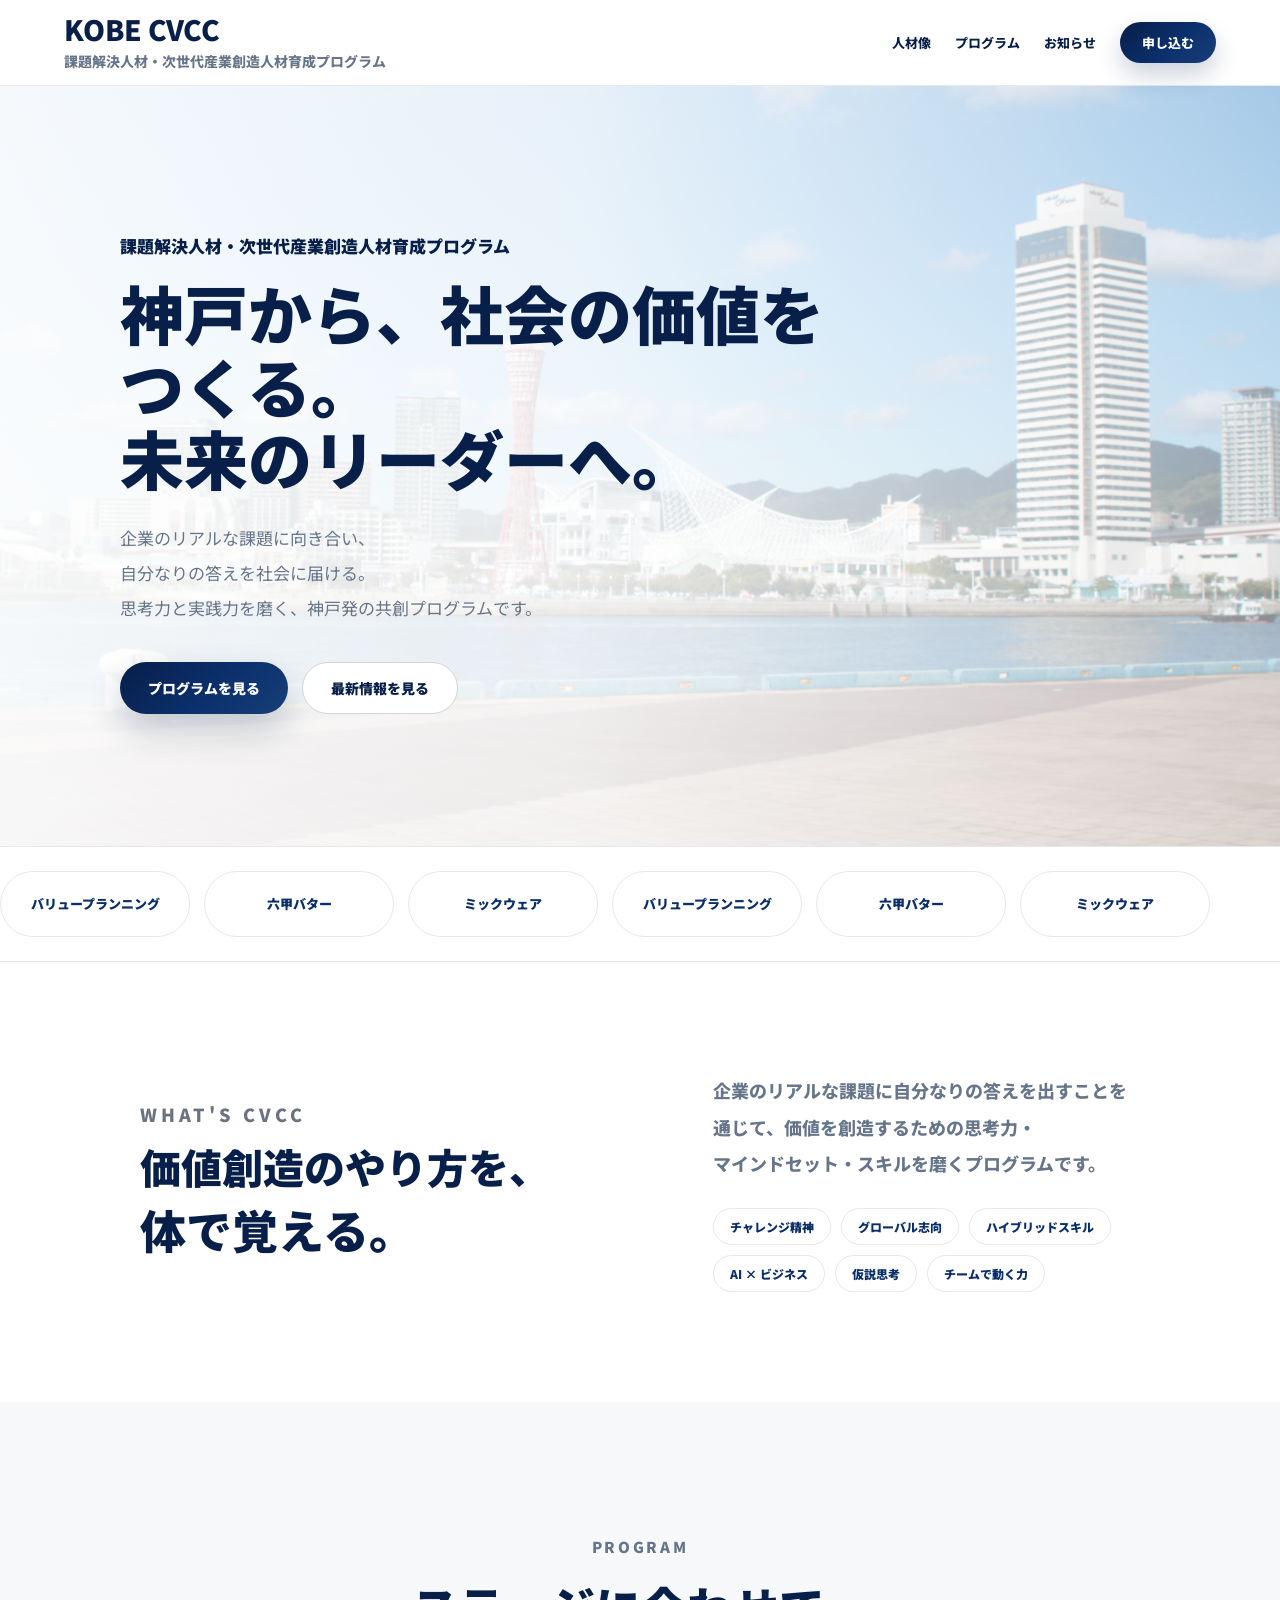
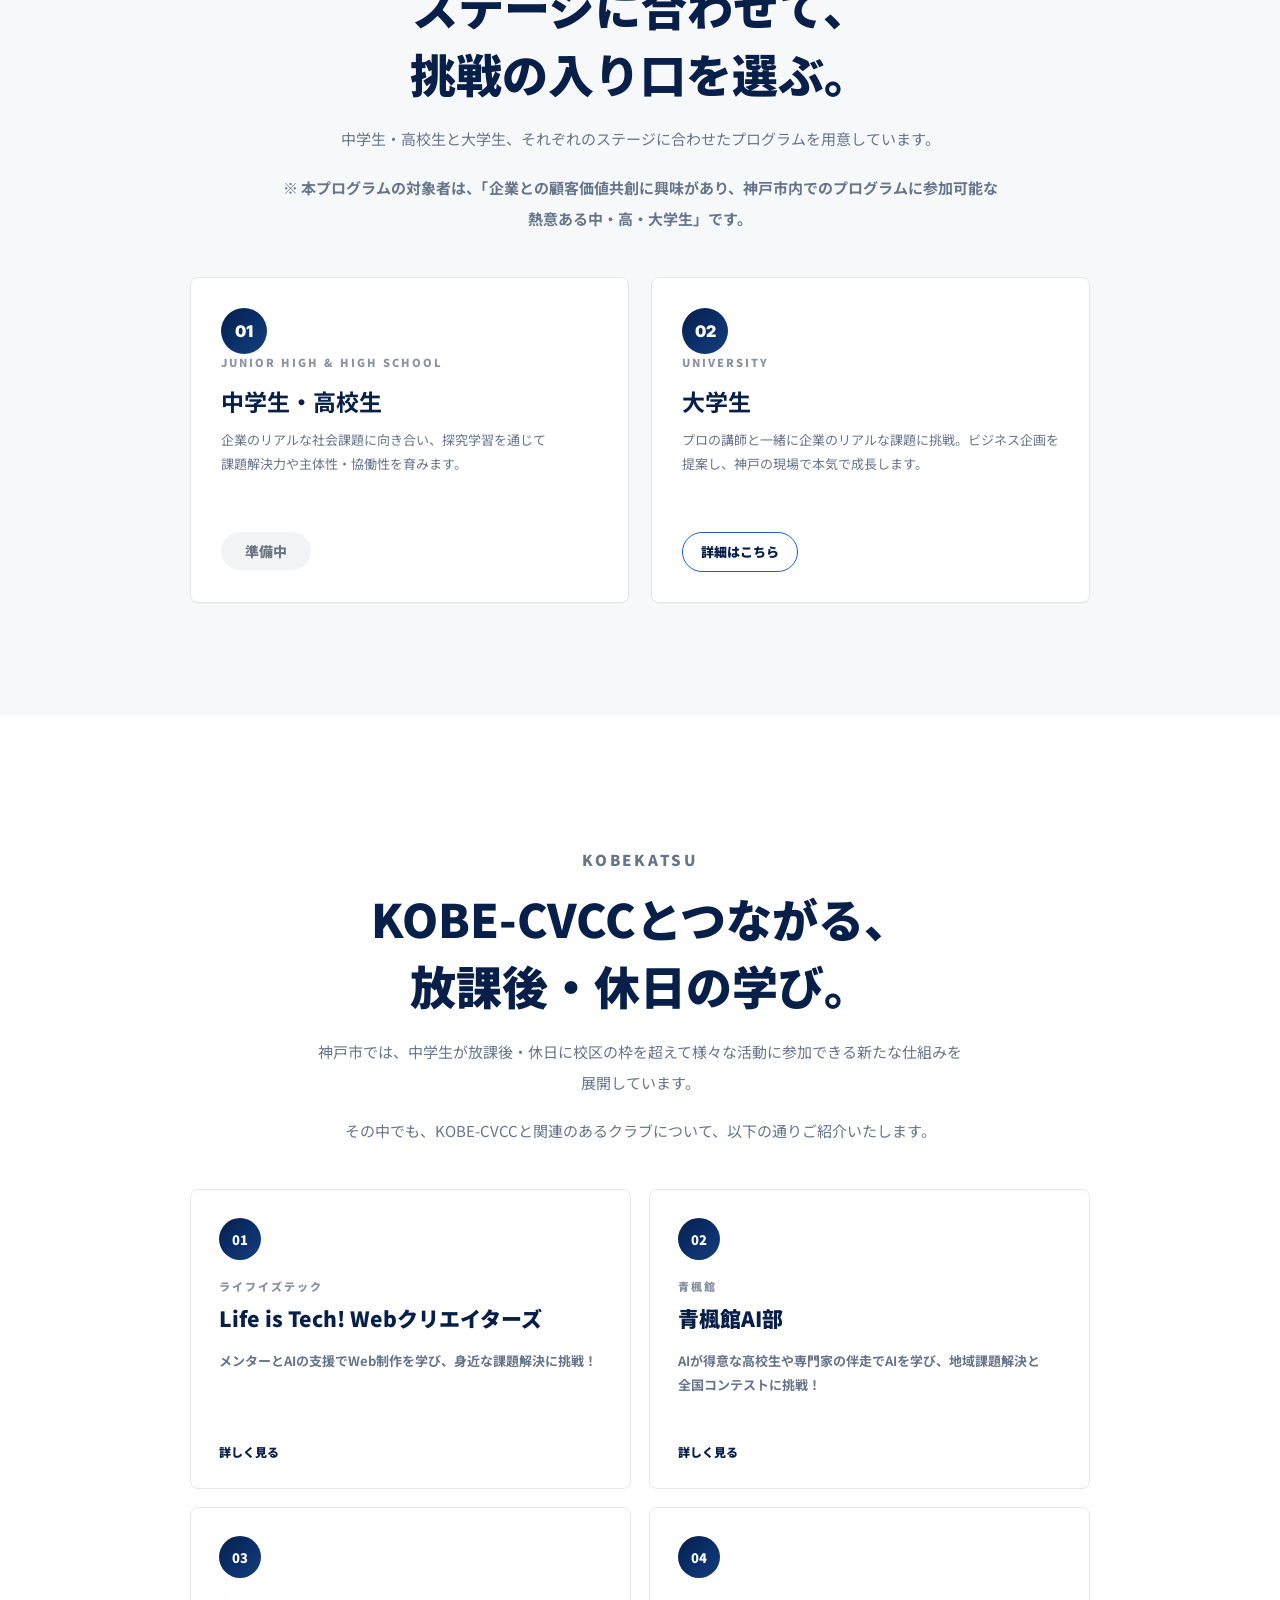
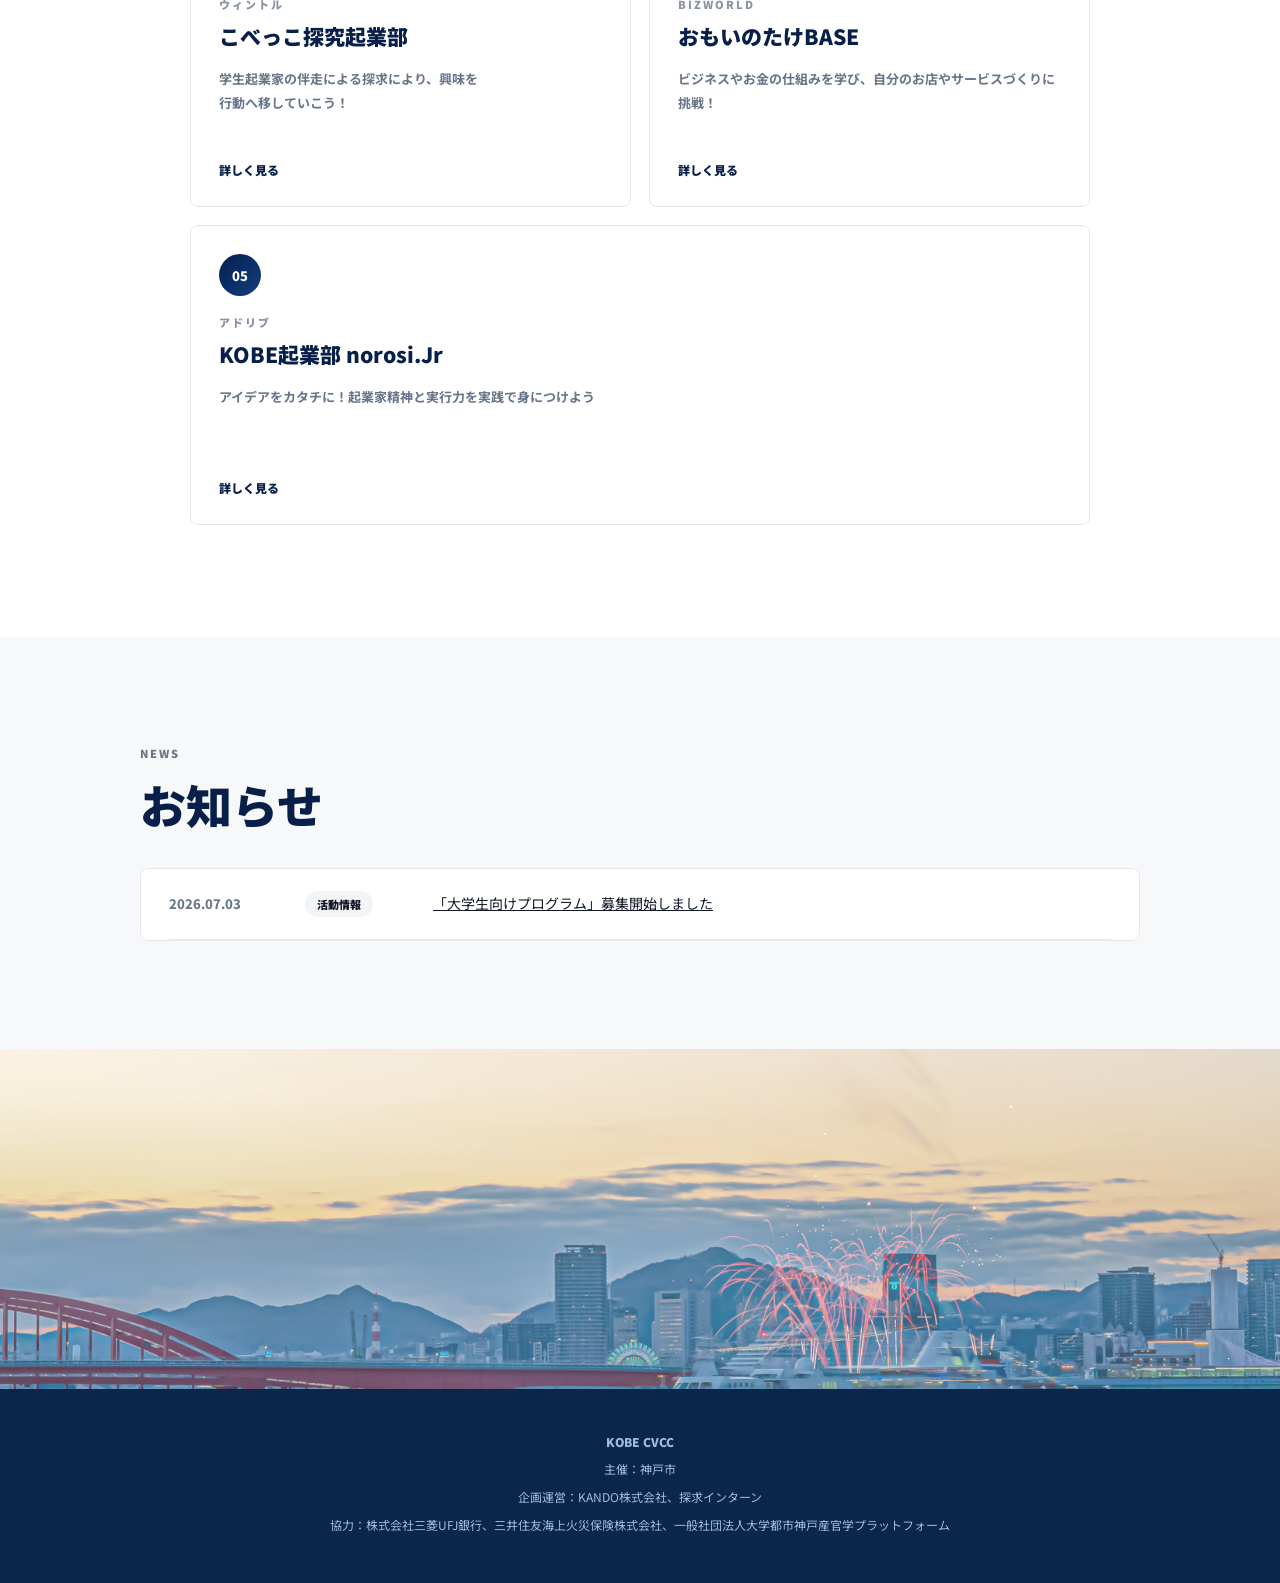
==== index.html @ 57bd53bd "お知らせ更新(募集開始)+募集要項PDF追加" ====
<!doctype html>
<html lang="ja">
<head>
  <meta charset="utf-8">
  <meta name="viewport" content="width=device-width, initial-scale=1">
  <title>KOBE CVCC | 課題解決人材・次世代産業創造人材育成プログラム</title>
  <meta name="description" content="神戸から、企業のリアルな課題に挑む次世代リーダーを育てるKOBE CVCCプログラム。">
  <link rel="preconnect" href="https://fonts.googleapis.com">
  <link rel="preconnect" href="https://fonts.gstatic.com" crossorigin>
  <link href="https://fonts.googleapis.com/css2?family=Inter:wght@500;600;700;800;900&family=Noto+Sans+JP:wght@400;500;600;700;800;900&display=swap" rel="stylesheet">
  <link rel="stylesheet" href="styles.css">
</head>
<body>
  <header class="site-header">
    <a class="brand" href="#" aria-label="KOBE CVCC トップ">
      <span>
        <span class="brand-name">KOBE CVCC</span>
        <span class="brand-sub">課題解決人材・次世代産業創造人材育成プログラム</span>
      </span>
    </a>
    <nav class="nav-actions" aria-label="主要メニュー">
      <a href="talent.html">人材像</a>
      <a href="#programs">プログラム</a>
      <a href="#news">お知らせ</a>
      <a class="nav-button" href="#programs">申し込む</a>
    </nav>
  </header>

  <main>
    <section class="hero">
      <div class="hero-inner">
        <div class="hero-copyblock">
          <p class="hero-program">課題解決人材・次世代産業創造人材育成プログラム</p>
          <h1>
            <span class="line">神戸から、社会の価値をつくる。</span>
            <span class="line accent">未来のリーダーへ。</span>
          </h1>
          <p class="hero-copy">
            <span class="line">企業のリアルな課題に向き合い、</span>
            <span class="line">自分なりの答えを社会に届ける。</span>
            <span class="line">思考力と実践力を磨く、神戸発の共創プログラムです。</span>
          </p>
          <div class="hero-actions">
            <a class="button button-primary" href="#programs">プログラムを見る</a>
            <a class="button button-secondary" href="#news">最新情報を見る</a>
          </div>
        </div>

      </div>
    </section>

    <section class="partners" aria-label="参加企業・主催">
      <div class="partner-marquee fade-up">
        <div class="partner-track">
          <span>バリュープランニング</span>
          <span>六甲バター</span>
          <span>ミックウェア</span>

          <span>バリュープランニング</span>
          <span>六甲バター</span>
          <span>ミックウェア</span>
        </div>
      </div>
    </section>

    <section class="intro">
      <div class="section-inner intro-grid">
        <div class="fade-up">
          <p class="section-label">What's CVCC</p>
          <h2>
            <span class="line">価値創造のやり方を、</span>
            <span class="line keep-line">体で覚える。</span>
          </h2>
        </div>
        <div class="intro-text fade-up">
          <p>企業のリアルな課題に自分なりの答えを出すことを通じて、価値を創造するための思考力・マインドセット・スキルを磨くプログラムです。</p>
          <div class="tag-list">
            <span>チャレンジ精神</span>
            <span>グローバル志向</span>
            <span>ハイブリッドスキル</span>
            <span>AI × ビジネス</span>
            <span>仮説思考</span>
            <span>チームで動く力</span>
          </div>
        </div>
      </div>
    </section>

    <section class="programs" id="programs">
      <div class="section-inner">
        <div class="section-heading fade-up">
          <p class="section-label centered">Program</p>
          <h2 class="section-title centered">
            <span class="line">ステージに合わせて、</span>
            <span class="line">挑戦の入り口を選ぶ。</span>
          </h2>
          <p>中学生・高校生と大学生、それぞれのステージに合わせたプログラムを用意しています。</p>
          <p class="program-note">
            ※ 本プログラムの対象者は、「企業との顧客価値共創に興味があり、神戸市内でのプログラムに参加可能な熱意ある中・高・大学生」です。
          </p>
        </div>

        <div class="program-grid">
          <article class="program-card fade-up">
            <span>01</span>
            <p class="program-kicker">Junior High &amp; High School</p>
            <h3>中学生・高校生</h3>
            <p>企業のリアルな社会課題に向き合い、探究学習を通じて課題解決力や主体性・協働性を育みます。</p>
            <div class="program-disabled">準備中</div>
          </article>
          <article class="program-card fade-up">
            <span>02</span>
            <p class="program-kicker">University</p>
            <h3>大学生</h3>
            <p>プロの講師と一緒に企業のリアルな課題に挑戦。ビジネス企画を提案し、神戸の現場で本気で成長します。</p>
            <a href="program.html">詳細はこちら</a>
          </article>
        </div>
      </div>
    </section>

    <section class="kobekatsu" id="kobekatsu">
      <div class="section-inner">
        <div class="section-heading fade-up">
          <p class="section-label centered">KOBEKATSU</p>
          <h2 class="section-title centered">
            <span class="line">KOBE-CVCCとつながる、</span>
            <span class="line">放課後・休日の学び。</span>
          </h2>
          <p>
            神戸市では、中学生が放課後・休日に校区の枠を超えて様々な活動に参加できる新たな仕組みを展開しています。
          </p>
          <p>
            その中でも、KOBE-CVCCと関連のあるクラブについて、以下の通りご紹介いたします。
          </p>
        </div>
    
        <div class="kobekatsu-grid fade-up">
          <a class="kobekatsu-card" href="https://kobe-katsu.smartkobe-portal.com/clubs/011150/" target="_blank" rel="noreferrer">
            <span class="kobekatsu-num">01</span>
            <p class="kobekatsu-owner">ライフイズテック</p>
            <h3>Life is Tech! Webクリエイターズ</h3>
            <p>メンターとAIの支援でWeb制作を学び、身近な課題解決に挑戦！</p>
          </a>
    
          <a class="kobekatsu-card" href="https://kobe-katsu.smartkobe-portal.com/clubs/009230/" target="_blank" rel="noreferrer">
            <span class="kobekatsu-num">02</span>
            <p class="kobekatsu-owner">青楓館</p>
            <h3>青楓館AI部</h3>
            <p>AIが得意な高校生や専門家の伴走でAIを学び、地域課題解決と全国コンテストに挑戦！</p>
          </a>
    
          <a class="kobekatsu-card" href="https://kobe-katsu.smartkobe-portal.com/clubs/013430/" target="_blank" rel="noreferrer">
            <span class="kobekatsu-num">03</span>
            <p class="kobekatsu-owner">ウィントル</p>
            <h3>こべっこ探究起業部</h3>
            <p>学生起業家の伴走による探求により、興味を行動へ移していこう！</p>
          </a>
    
          <a class="kobekatsu-card" href="https://kobe-katsu.smartkobe-portal.com/clubs/011980/" target="_blank" rel="noreferrer">
            <span class="kobekatsu-num">04</span>
            <p class="kobekatsu-owner">Bizworld</p>
            <h3>おもいのたけBASE</h3>
            <p>ビジネスやお金の仕組みを学び、自分のお店やサービスづくりに挑戦！</p>
          </a>
    
          <a class="kobekatsu-card" href="https://kobe-katsu.smartkobe-portal.com/clubs/006690/" target="_blank" rel="noreferrer">
            <span class="kobekatsu-num">05</span>
            <p class="kobekatsu-owner">アドリブ</p>
            <h3>KOBE起業部 norosi.Jr</h3>
            <p>アイデアをカタチに！起業家精神と実行力を実践で身につけよう</p>
          </a>
        </div>
      </div>
    </section>

    <section class="news" id="news">
      <div class="section-inner">
        <div class="news-head fade-up">
          <div>
            <p class="section-label">News</p>
            <h2 class="section-title">お知らせ</h2>
          </div>
        </div>

        <div class="news-list fade-up">
          <article class="news-row">
            <time datetime="2026-07-03">2026.07.03</time>
            <span class="news-tag activity">活動情報</span>
            <p><a href="20260703_kobe-cvcc_bosyuyoko.pdf" target="_blank" rel="noreferrer">「大学生向けプログラム」募集開始しました</a></p>
          </article>
        </div>
      </div>
    </section>
  </main>

  <footer class="site-footer">
    <div class="footer-skyline" aria-hidden="true"></div>
    <div class="footer-content">
      <p class="footer-title">KOBE CVCC</p>
      <p>主催：神戸市</p>
      <p>企画運営：KANDO株式会社、探求インターン</p>
      <p>協力：株式会社三菱UFJ銀行、三井住友海上火災保険株式会社、一般社団法人大学都市神戸産官学プラットフォーム</p>
    </div>
  </footer>

  <script>
    const observer = new IntersectionObserver((entries) => {
      entries.forEach((entry) => {
        if (entry.isIntersecting) {
          entry.target.classList.add('is-visible');
          observer.unobserve(entry.target);
        }
      });
    }, { threshold: 0.12 });

    document.querySelectorAll('.fade-up').forEach((element) => observer.observe(element));
  </script>
</body>
</html>
---- styles.css ----
:root {
  --ink: #111827;
  --muted: #66758a;
  --line: #e5e7eb;
  --blue: #1f5fbf;
  --blue-dark: #0b2f6b;
  --blue-deep: #071f49;
  --navy-gradient: linear-gradient(135deg, #071f49 0%, #0b2f6b 52%, #173f7a 100%);
  --blue-soft: #f3f4f6;
  --cyan: #5fd3ff;
  --paper: #ffffff;
  --mist: #f7f8fa;
  --shadow: 0 18px 44px rgba(17, 24, 39, 0.1);
}

* {
  box-sizing: border-box;
}

html {
  scroll-behavior: smooth;
}

body {
  margin: 0;
  font-family: "Noto Sans JP", Inter, system-ui, sans-serif;
  color: #18181b;
  background: var(--paper);
  letter-spacing: 0;
}

h1,
h2,
h3,
p {
  line-break: strict;
  word-break: auto-phrase;
}

a {
  color: inherit;
}

.line {
  display: block;
}

.site-header {
  position: sticky;
  top: 0;
  z-index: 10;
  display: flex;
  align-items: center;
  justify-content: space-between;
  gap: 28px;
  min-height: 76px;
  padding: 14px clamp(20px, 5vw, 72px);
  border-bottom: 1px solid rgba(229, 231, 235, 0.95);
  background: rgba(255, 255, 255, 0.9);
  backdrop-filter: blur(16px);
}

.brand {
  display: inline-flex;
  align-items: center;
  gap: 12px;
  color: var(--blue-deep);
  text-decoration: none;
}

.brand-mark {
  display: grid;
  width: 44px;
  height: 44px;
  place-items: center;
  border-radius: 50%;
  color: #fff;
  font-size: 13px;
  font-weight: 900;
  background: var(--navy-gradient);
  box-shadow: 0 12px 26px rgba(7, 31, 73, 0.22);
}

.brand-name,
.brand-sub {
  display: block;
}

.brand-name {
  color: var(--blue-deep);
  font-size: 28px;
  font-weight: 900;
  letter-spacing: 0;
  line-height: 1.1;
}

.brand-sub {
  margin-top: 7px;
  color: var(--muted);
  font-size: 14px;
  font-weight: 800;
  line-height: 1.35;
}

.nav-actions {
  display: flex;
  align-items: center;
  gap: 24px;
  color: var(--blue-deep);
  font-size: 13px;
  font-weight: 800;
}

.nav-actions a {
  text-decoration: none;
}

.nav-button {
  padding: 11px 22px;
  border-radius: 999px;
  color: #fff;
  background: var(--navy-gradient);
  box-shadow: 0 12px 24px rgba(7, 31, 73, 0.2);
}

.hero {
  position: relative;
  overflow: hidden;
  min-height: 760px;
  display: flex;
  align-items: center;
  padding: clamp(72px, 9vw, 118px) 0;
  background:
    linear-gradient(90deg, rgba(255, 255, 255, 0.95) 0%, rgba(255, 255, 255, 0.86) 45%, rgba(255, 255, 255, 0.5) 100%),
    url("kobe-hero.jpg") center / cover no-repeat;
}

.hero-inner {
  position: relative;
  z-index: 1;
  width: min(1040px, calc(100% - 40px));
  margin: 0 auto;
}

.hero-copyblock {
  max-width: 720px;
}

.eyebrow,
.section-label,
.program-kicker {
  margin: 0;
  color: #6b7280;
  font-size: 11px;
  font-weight: 900;
  letter-spacing: 0.18em;
  text-transform: uppercase;
}

.hero-program {
  margin: 16px 0 0;
  color: var(--blue-deep);
  font-size: 17px;
  font-weight: 900;
}

.hero h1 {
  margin: 18px 0 0;
  color: var(--blue-deep);
  font-size: clamp(42px, 5.4vw, 64px);
  font-weight: 900;
  line-height: 1.13;
}

.hero h1 .accent {
  color: var(--blue-deep);
}

.hero-copy {
  max-width: 660px;
  margin: 28px 0 0;
  color: var(--muted);
  font-size: clamp(15px, 1.5vw, 17px);
  line-height: 2.05;
}

.hero-actions {
  display: flex;
  flex-wrap: wrap;
  gap: 14px;
  margin-top: 36px;
}

.button {
  display: inline-flex;
  align-items: center;
  justify-content: center;
  min-height: 52px;
  padding: 0 28px;
  border-radius: 999px;
  font-size: 14px;
  font-weight: 900;
  text-decoration: none;
  transition: transform 0.2s, box-shadow 0.2s, background 0.2s;
}

.button:hover {
  transform: translateY(-2px);
}

.button-primary {
  color: #fff;
  background: var(--navy-gradient);
  box-shadow: 0 16px 34px rgba(7, 31, 73, 0.22);
}

.button-secondary {
  border: 1px solid #d1d5db;
  color: var(--blue-deep);
  background: #fff;
}

.section-band {
  background: var(--mist);
}

.section-inner {
  width: min(1000px, calc(100% - 40px));
  margin: 0 auto;
}

.intro {
  padding: clamp(72px, 9vw, 110px) 0;
  background: #fff;
}

.intro-grid {
  display: grid;
  grid-template-columns: 1.2fr 1fr;
  gap: 60px;
  align-items: center;
}

.intro h2 .line:first-child {
  white-space: nowrap;
  font-size: clamp(32px, 3.2vw, 44px);
}

h2,
.section-title {
  margin: 10px 0 0;
  color: var(--blue-deep);
  font-family: "Noto Sans JP", Inter, sans-serif;
  font-size: clamp(28px, 4vw, 46px);
  font-weight: 900;
  line-height: 1.45;
}

.centered {
  text-align: center;
}

.intro-text p,
.section-heading p {
  margin: 0;
  color: var(--muted);
  font-size: 15px;
  line-height: 2.05;
}

.intro .section-label {
  color: #6b7280;
  font-size: 18px;
  letter-spacing: 0.22em;
}

.program-kicker {
  color: #8a93a3;
}

.intro h2 {
  font-size: clamp(34px, 4vw, 46px);
  line-height: 1.45;
}

.intro h2 .keep-line {
  white-space: normal;
}

.intro-text p {
  max-width: 620px;
  font-size: 18px;
  font-weight: 800;
  line-height: 2.05;
}

.tag-list {
  display: flex;
  flex-wrap: wrap;
  gap: 10px;
  margin-top: 26px;
}

.tag-list span {
  padding: 9px 16px;
  border: 1px solid var(--line);
  border-radius: 999px;
  color: var(--blue-dark);
  font-size: 12px;
  font-weight: 900;
  background: #fff;
}

.partners {
  overflow: hidden;
  padding: 24px 0;
  border-top: 1px solid var(--line);
  border-bottom: 1px solid var(--line);
  background: #fff;
}

.partner-marquee {
  display: flex;
  width: 100%;
  overflow: hidden;
}

.partner-track {
  display: flex;
  width: max-content;
  gap: 14px;
  animation: marquee 30s linear infinite;
}

.partner-track span {
  display: grid;
  min-width: 190px;
  height: 66px;
  place-items: center;
  padding: 0 24px;
  border: 1px solid var(--line);
  border-radius: 999px;
  color: var(--blue-dark);
  font-size: 13px;
  font-weight: 900;
  white-space: nowrap;
  background: #fff;
}

@keyframes marquee {
  from {
    transform: translateX(0);
  }

  to {
    transform: translateX(calc(-50% - 7px));
  }
}

.why,
.news {
  padding: clamp(72px, 9vw, 108px) 0;
}

.programs {
  padding: clamp(76px, 9vw, 112px) 0;
  background: var(--mist);
}

.program-note {
  max-width: 820px;
  margin: 18px auto 0;
  color: var(--muted);
  font-size: 14px;
  font-weight: 700;
  line-height: 1.9;
}

.section-heading {
  max-width: 720px;
  margin: 0 auto 42px;
  text-align: center;
}

.section-heading p {
  margin-top: 18px;
}

.program-grid {
  display: grid;
  grid-template-columns: repeat(2, 1fr);
  gap: 22px;
  max-width: 900px;
  margin: 0 auto;
}

.program-card,
.why-card {
  overflow: hidden;
  border: 1px solid var(--line);
  border-radius: 8px;
  background: #fff;
  box-shadow: 0 1px 0 rgba(15, 63, 130, 0.04);
  transition: transform 0.22s, box-shadow 0.22s, border-color 0.22s;
}

.program-card:hover,
.why-card:hover {
  transform: translateY(-5px);
  border-color: #c7ccd4;
  box-shadow: var(--shadow);
}

.program-card {
  padding: 30px;
}

.program-card > span {
  display: inline-flex;
  align-items: center;
  justify-content: center;
  width: 46px;
  height: 46px;
  border-radius: 50%;
  color: #fff;
  font-family: Inter, "Noto Sans JP", sans-serif;
  font-weight: 900;
  background: var(--navy-gradient);
}

.program-card h3 {
  margin: 14px 0 10px;
  color: var(--blue-deep);
  font-size: 23px;
}

.program-card p:not(.program-kicker) {
  min-height: 82px;
  margin: 0 0 22px;
  color: var(--muted);
  font-size: 13px;
  line-height: 1.9;
}

.program-card a,
.news-head a {
  display: inline-flex;
  align-items: center;
  justify-content: center;
  min-height: 40px;
  padding: 0 18px;
  border: 1px solid var(--blue);
  border-radius: 999px;
  color: var(--blue-deep);
  font-size: 13px;
  font-weight: 900;
  text-decoration: none;
}

.program-disabled {
  display: inline-flex;
  align-items: center;
  justify-content: center;
  width: fit-content;
  margin-top: auto;
  padding: 12px 24px;
  border-radius: 999px;
  color: #6b7280;
  background: #f1f3f5;
  font-size: 14px;
  font-weight: 800;
  line-height: 1;
}

.why {
  background: var(--mist);
}

.why-grid {
  display: grid;
  grid-template-columns: repeat(3, 1fr);
  gap: 20px;
}

.why-card {
  padding: 30px;
}

.why-card span {
  display: inline-flex;
  align-items: center;
  justify-content: center;
  width: 46px;
  height: 46px;
  border-radius: 50%;
  color: #fff;
  font-weight: 900;
  background: var(--navy-gradient);
}

.why-card h3 {
  margin: 22px 0 12px;
  color: var(--blue-deep);
  font-size: 19px;
}

.why-card p {
  margin: 0;
  color: var(--muted);
  font-size: 13px;
  line-height: 1.9;
}

.news {
  background: var(--mist);
}

.news-head {
  display: flex;
  align-items: end;
  justify-content: space-between;
  gap: 20px;
  margin-bottom: 30px;
}

.news-list {
  padding: 0 28px;
  border: 1px solid var(--line);
  border-radius: 8px;
  background: #fff;
}

.news-row {
  display: grid;
  grid-template-columns: 118px 110px 1fr;
  gap: 18px;
  align-items: center;
  margin: 0;
  padding: 22px 0;
  border-bottom: 1px solid var(--line);
}

.news-row time {
  color: var(--muted);
  font-size: 13px;
  font-weight: 800;
}

.news-row p {
  margin: 0;
  color: var(--ink);
  font-size: 14px;
  line-height: 1.8;
}

.news-tag {
  justify-self: start;
  padding: 5px 12px;
  border-radius: 999px;
  font-size: 11px;
  font-weight: 900;
}

.activity {
  color: var(--ink);
  background: #f3f4f6;
}

.event {
  color: var(--ink);
  background: #f3f4f6;
}

.site-footer {
  color: #d8eaff;
  background: #0c254a;
}

.footer-skyline {
  height: 340px;
  overflow: hidden;
  background:
    linear-gradient(180deg, rgba(255, 255, 255, 0.32), rgba(255, 255, 255, 0.18)),
    linear-gradient(180deg, rgba(7, 31, 73, 0.02), rgba(7, 31, 73, 0.14)),
    url("kobe-footer.jpg") center 48% / cover no-repeat;
}

.footer-content {
  width: min(1000px, calc(100% - 40px));
  margin: 0 auto;
  padding: 36px 0 42px;
  text-align: center;
}

.footer-title {
  margin: 0 0 12px;
  color: var(--cyan);
  font-size: 22px;
  font-weight: 900;
}

.footer-content p {
  margin: 6px 0;
  color: #9ebde0;
  font-size: 12px;
  line-height: 1.8;
}

.fade-up {
  opacity: 0;
  transform: translateY(24px);
  transition: opacity 0.7s ease, transform 0.7s ease;
}

.fade-up.is-visible {
  opacity: 1;
  transform: translateY(0);
}

@media (max-width: 980px) {
  .hero-inner {
    grid-template-columns: 1fr;
  }

  .hero-copyblock {
    max-width: none;
  }

  .intro-grid,
  .program-grid,
  .why-grid {
    grid-template-columns: 1fr;
  }

  .program-card p:not(.program-kicker) {
    min-height: auto;
  }
}

@media (max-width: 720px) {
  .site-header {
    min-height: 66px;
    padding: 11px 16px;
  }

  .brand-mark {
    width: 38px;
    height: 38px;
  }

  .brand-sub,
  .nav-actions a:not(.nav-button) {
    display: none;
  }

  .brand-name {
    font-size: 17px;
  }

  .nav-button {
    padding: 9px 14px;
  }

  .hero {
    padding: 48px 0 56px;
  }

  .hero-inner,
  .section-inner {
    width: min(100% - 32px, 1000px);
  }

  .hero h1 {
    font-size: clamp(32px, 9.2vw, 44px);
    line-height: 1.18;
  }

  .hero-program {
    font-size: 14px;
    line-height: 1.7;
  }

  .hero-copy {
    margin-top: 20px;
    font-size: 14px;
    line-height: 1.9;
  }

  .hero-copy .line {
    display: inline;
  }

  .hero-copy .line::after {
    content: "";
  }

  .hero-actions {
    flex-direction: column;
  }

  .button {
    width: 100%;
  }

  .news-head {
    align-items: start;
    flex-direction: column;
  }

  .news-row {
    grid-template-columns: 1fr;
    gap: 8px;
  }
}

.kobekatsu {
  padding: clamp(76px, 9vw, 112px) 0;
  background: #fff;
}

.kobekatsu .section-inner {
  padding: 0;
  border: 0;
  border-radius: 0;
  background: transparent;
}

.kobekatsu-grid {
  display: grid;
  grid-template-columns: repeat(2, 1fr);
  gap: 18px;
  max-width: 900px;
  margin: 0 auto;
}

.kobekatsu-card {
  position: relative;
  display: flex;
  flex-direction: column;
  min-height: 300px;
  padding: 28px;
  border: 1px solid var(--line);
  border-radius: 8px;
  color: inherit;
  text-decoration: none;
  background: #fff;
  transition: transform 0.22s, box-shadow 0.22s, border-color 0.22s;
}

.kobekatsu-card:hover {
  transform: translateY(-5px);
  border-color: #c7ccd4;
  box-shadow: var(--shadow);
}

.kobekatsu-card,
.kobekatsu-card *,
.kobekatsu-card:visited,
.kobekatsu-card:hover,
.kobekatsu-card:active {
  text-decoration: none;
}

.kobekatsu-num {
  display: inline-flex;
  align-items: center;
  justify-content: center;
  width: 42px;
  height: 42px;
  border-radius: 50%;
  color: #fff;
  background: var(--navy-gradient);
  font-size: 13px;
  font-weight: 900;
}

.kobekatsu-owner {
  margin: 18px 0 8px;
  color: #8a93a3;
  font-size: 11px;
  font-weight: 900;
  letter-spacing: 0.18em;
  text-transform: uppercase;
}

.kobekatsu-card h3 {
  margin: 0;
  color: var(--blue-deep);
  font-size: 21px;
  font-weight: 900;
  line-height: 1.55;
}

.kobekatsu-card p:last-child {
  margin: 14px 0 0;
  color: var(--muted);
  font-size: 13px;
  font-weight: 700;
  line-height: 1.9;
}

.kobekatsu-card::after {
  content: "詳しく見る";
  display: inline-flex;
  margin-top: auto;
  padding-top: 24px;
  color: var(--blue-deep);
  font-size: 12px;
  font-weight: 900;
}

.kobekatsu-card:last-child {
  grid-column: 1 / -1;
}
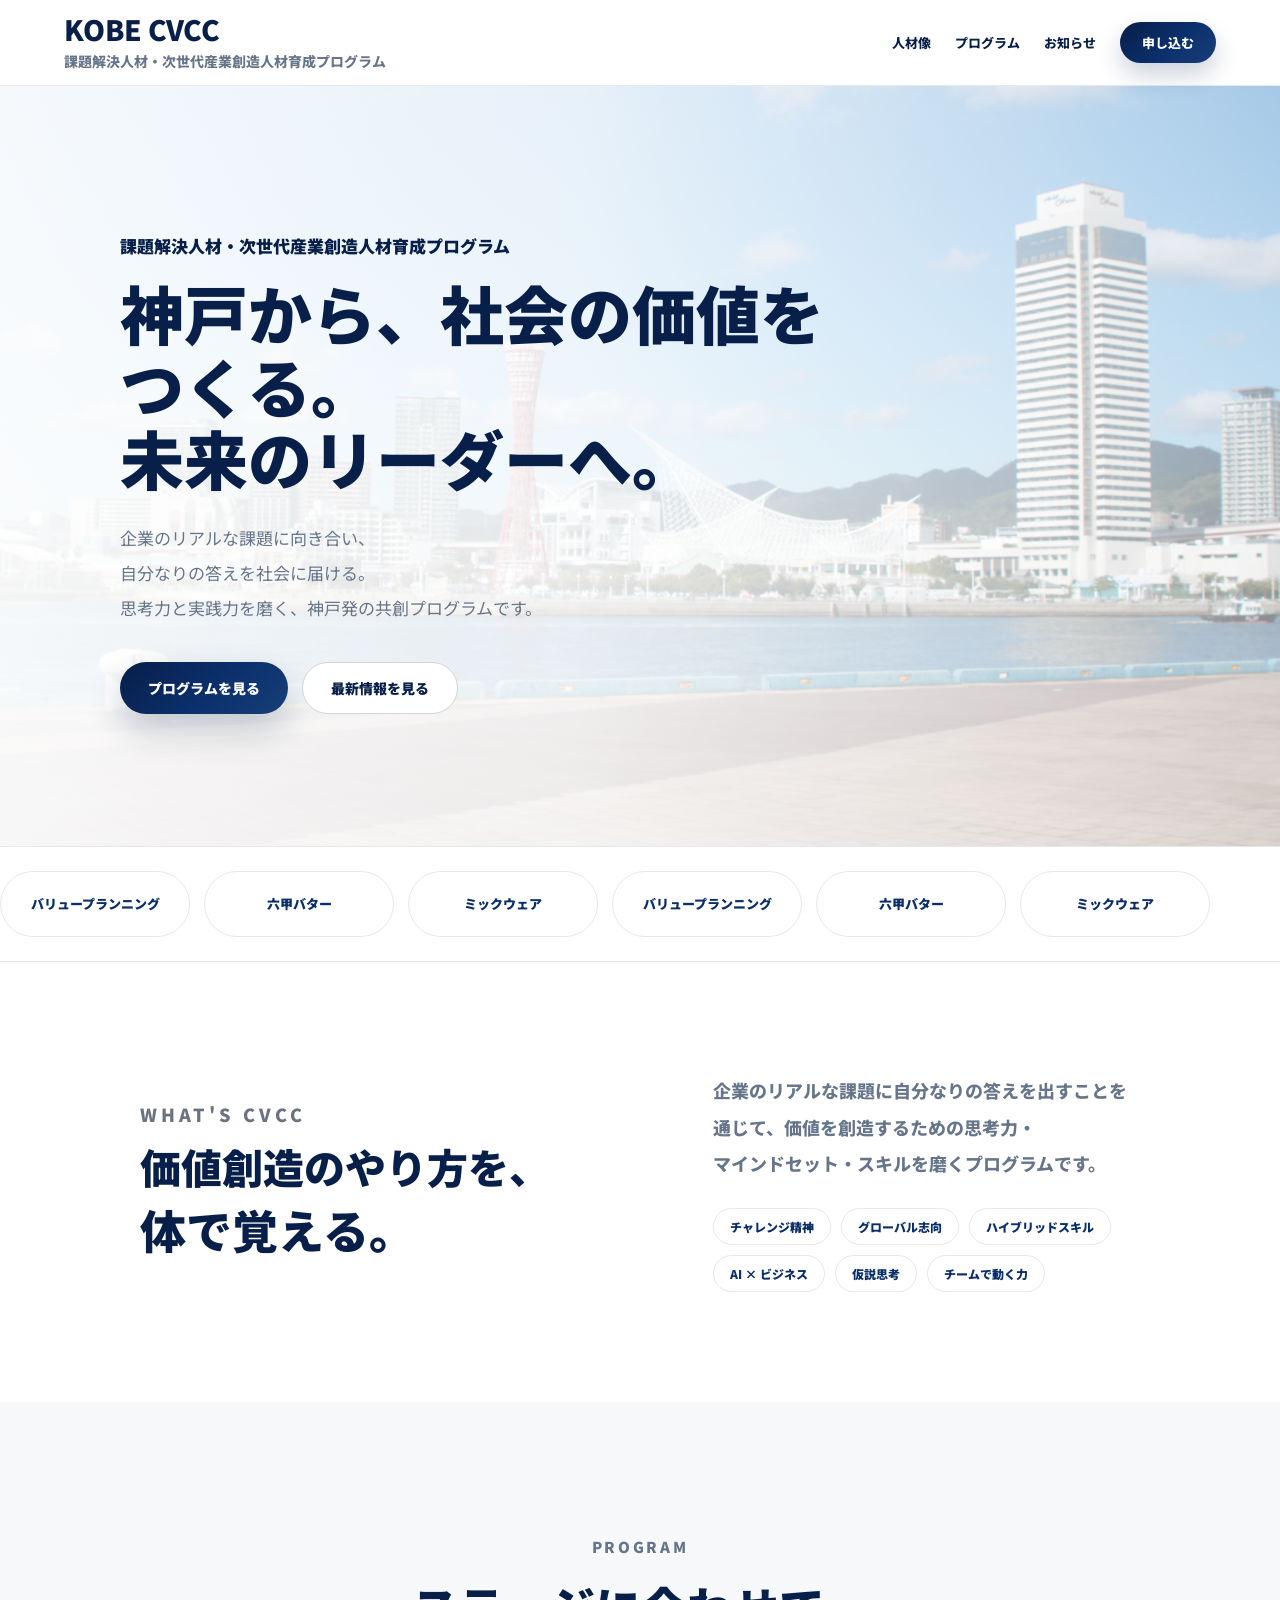
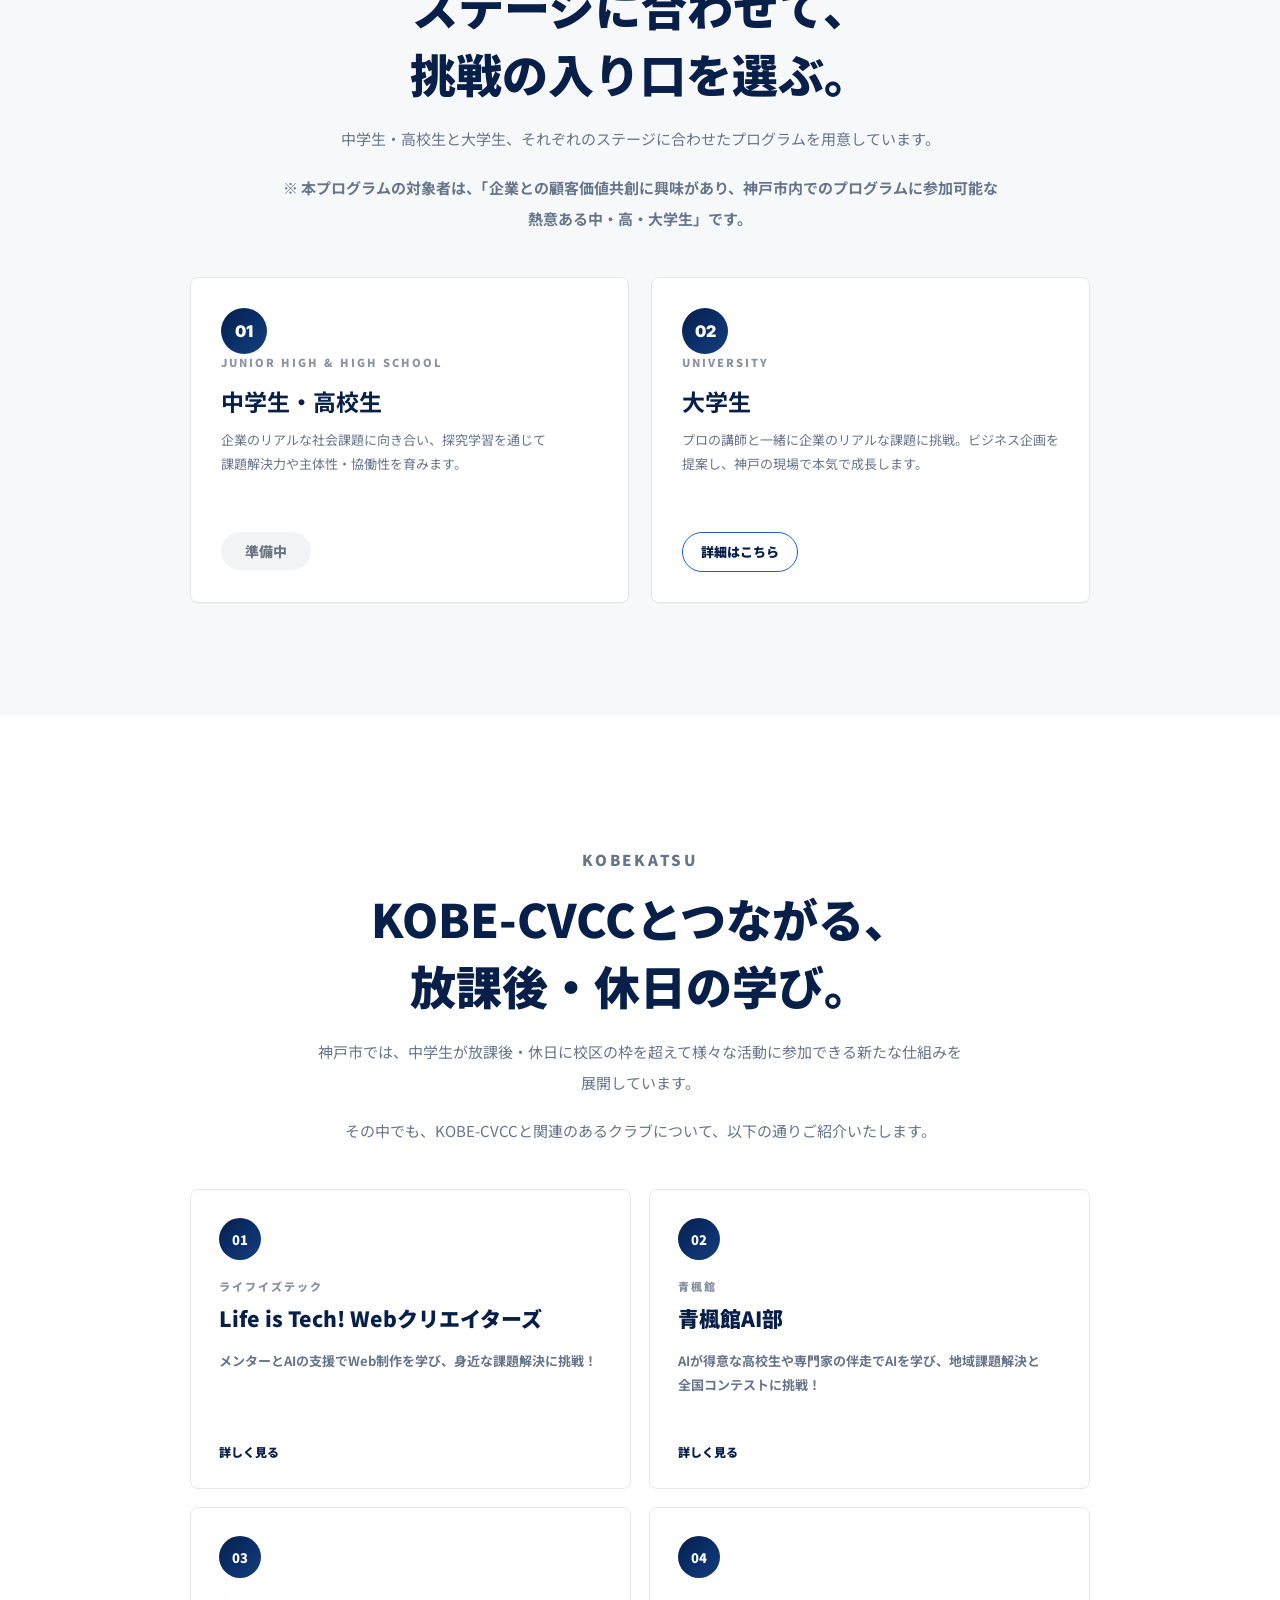
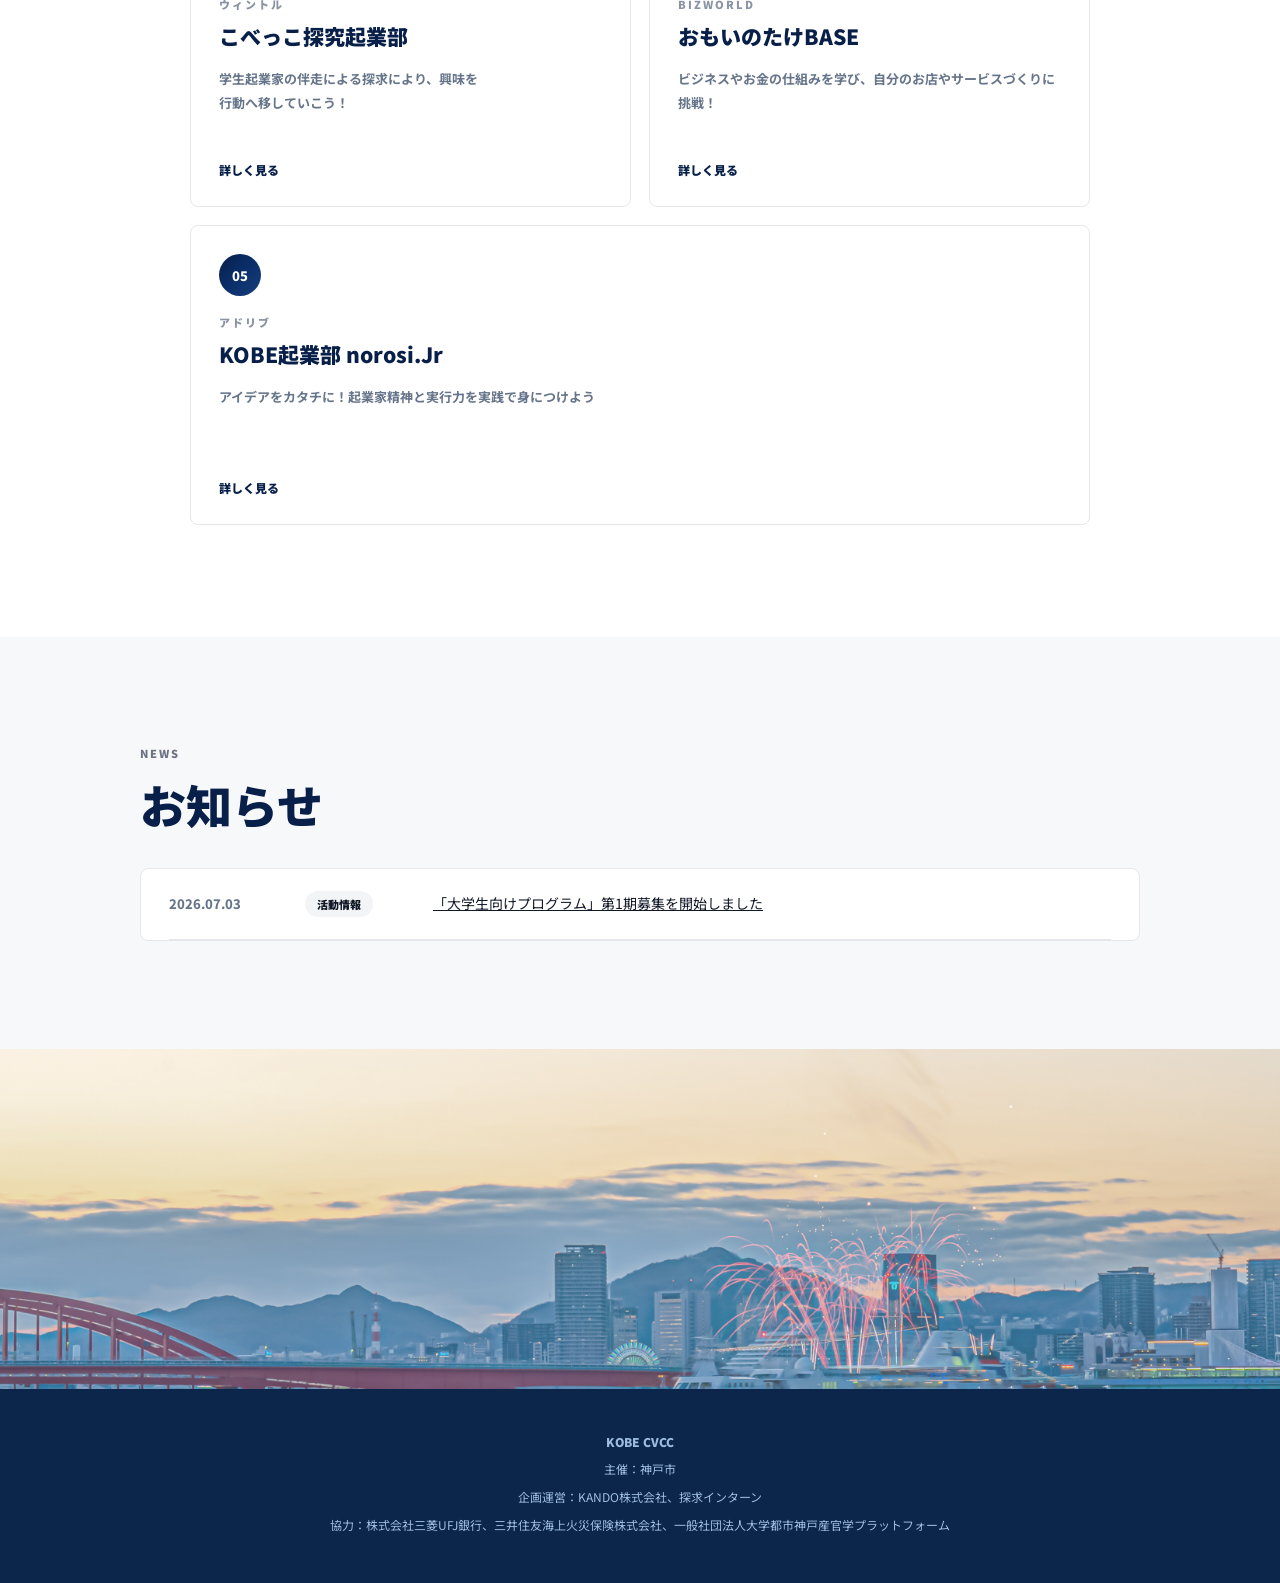
==== commit acf1a6aa: "お知らせ文言修正(第1期募集)" ====
--- a/index.html
+++ b/index.html
@@ -187,7 +187,7 @@
           <article class="news-row">
             <time datetime="2026-07-03">2026.07.03</time>
             <span class="news-tag activity">活動情報</span>
-            <p><a href="20260703_kobe-cvcc_bosyuyoko.pdf" target="_blank" rel="noreferrer">「大学生向けプログラム」募集開始しました</a></p>
+            <p><a href="20260703_kobe-cvcc_bosyuyoko.pdf" target="_blank" rel="noreferrer">「大学生向けプログラム」第1期募集を開始しました</a></p>
           </article>
         </div>
       </div>
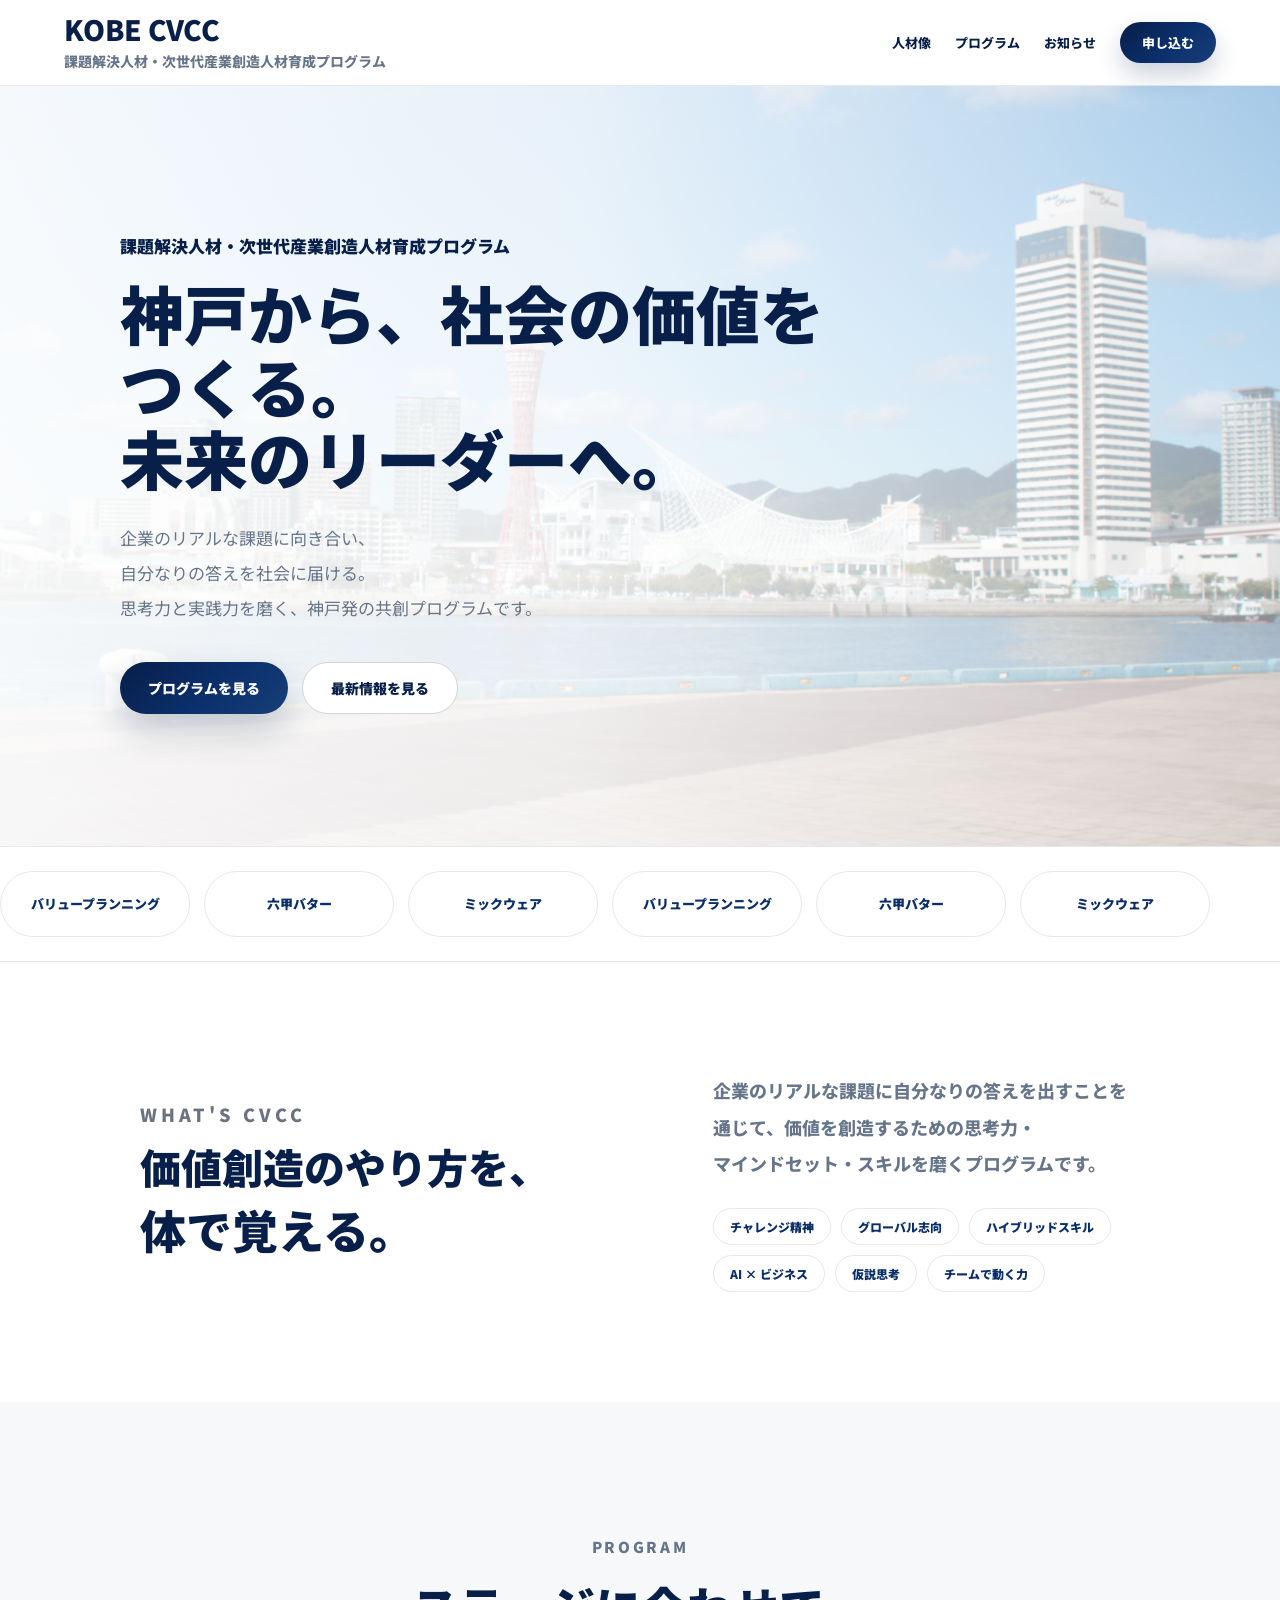
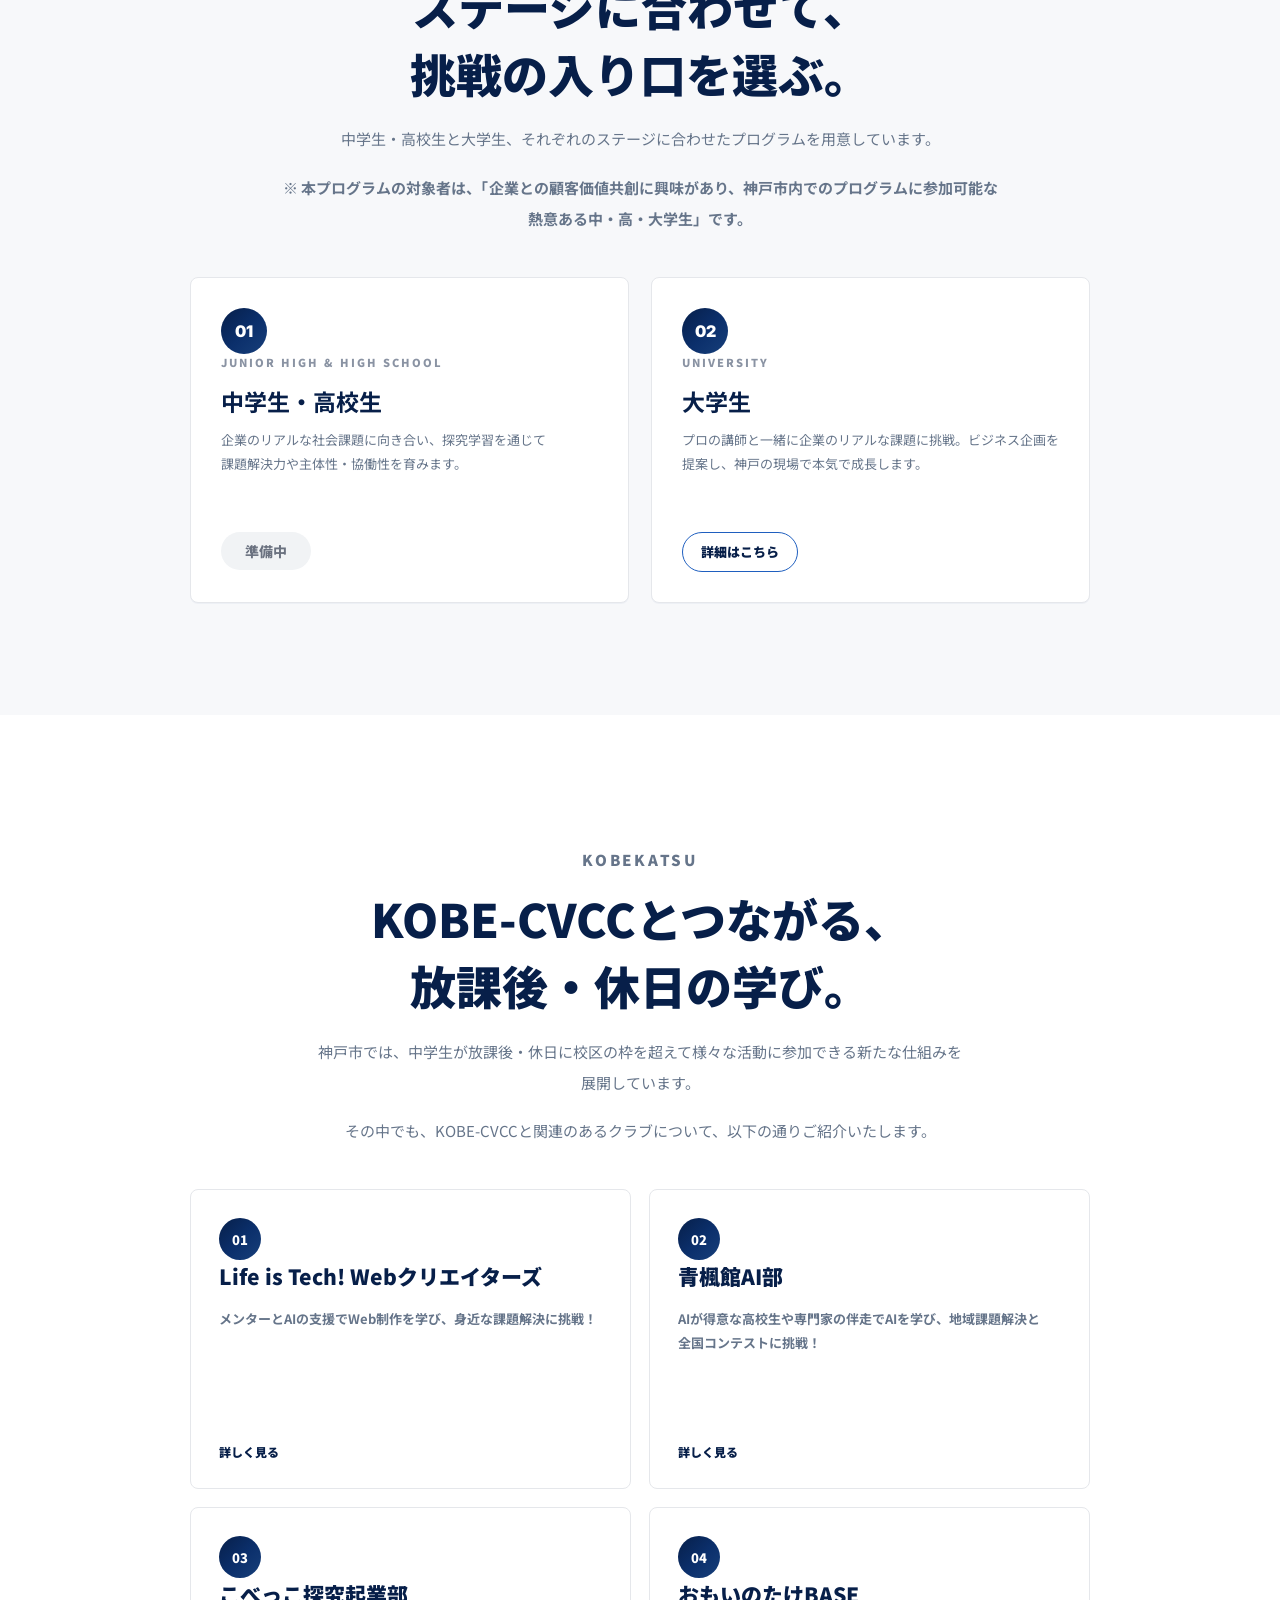
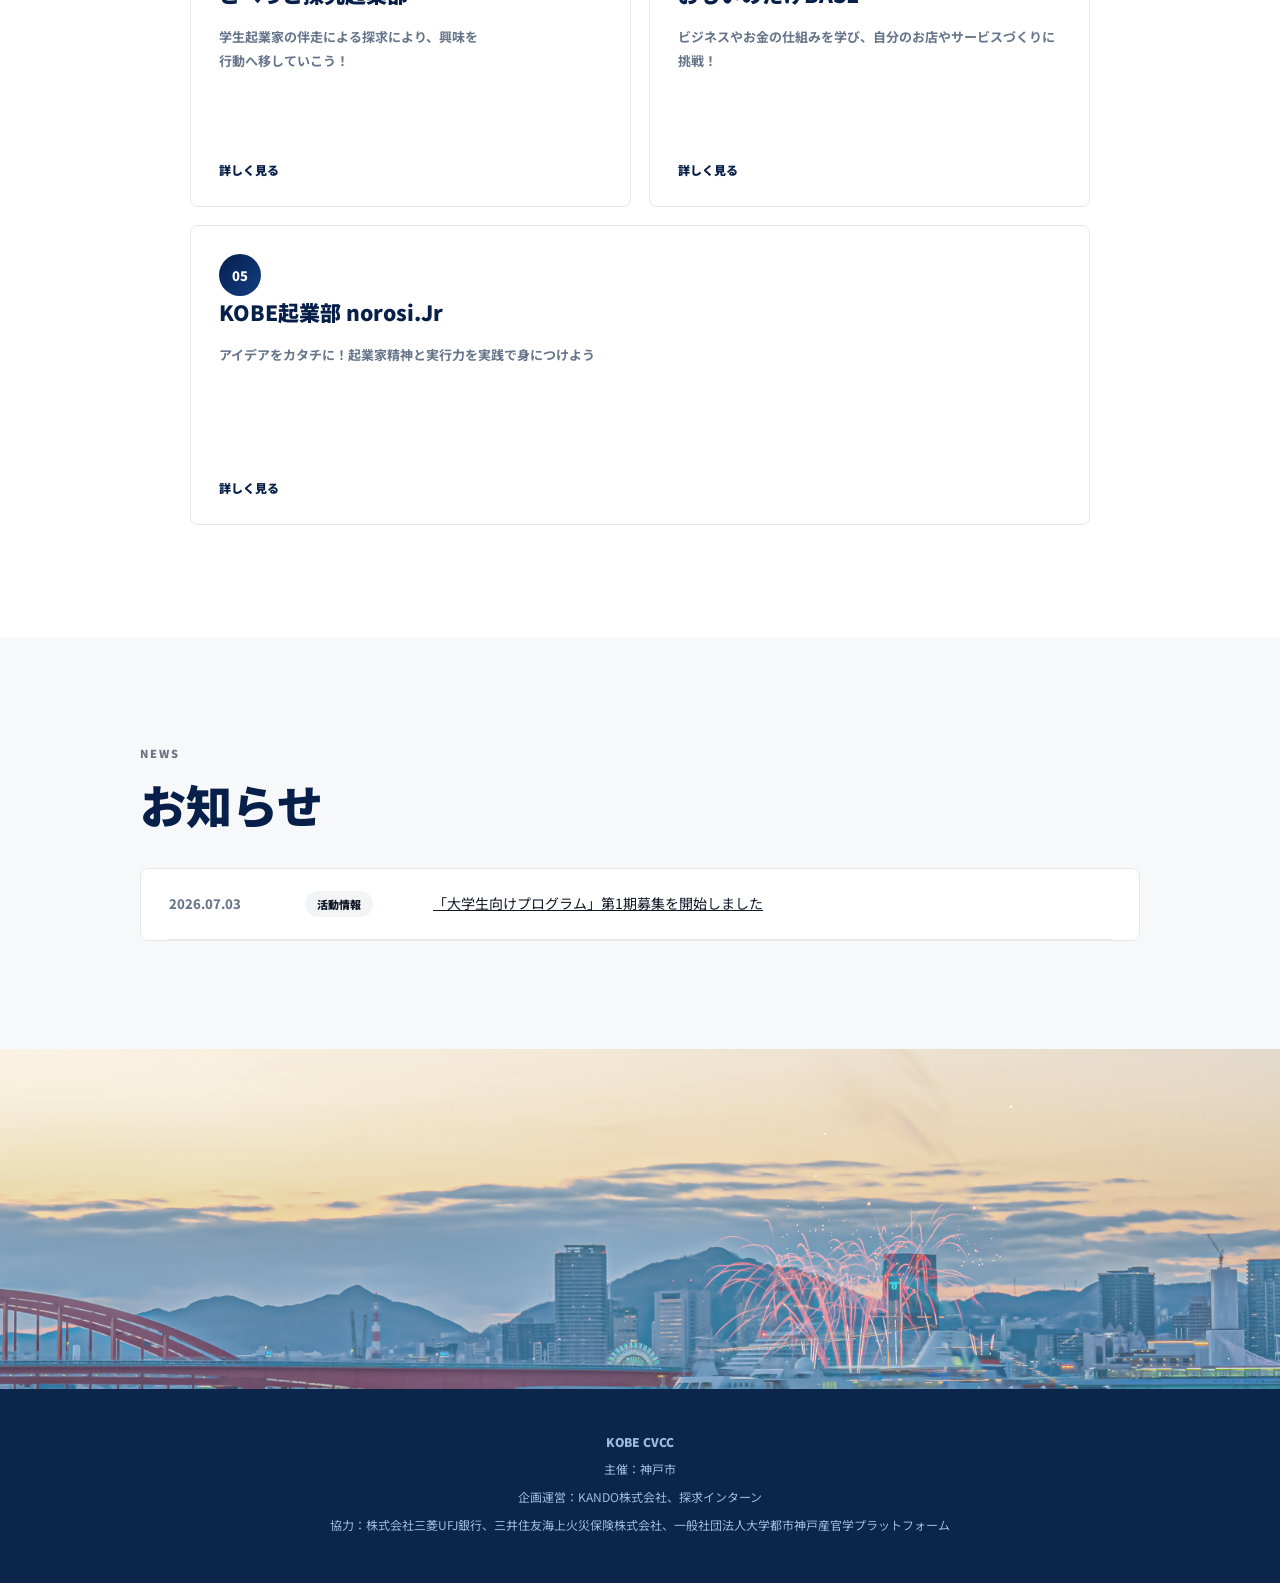
==== commit 6ffe047d: "TOPページ:KOBEKATSUカードの運営事業者名を削除" ====
--- a/index.html
+++ b/index.html
@@ -138,35 +138,30 @@
         <div class="kobekatsu-grid fade-up">
           <a class="kobekatsu-card" href="https://kobe-katsu.smartkobe-portal.com/clubs/011150/" target="_blank" rel="noreferrer">
             <span class="kobekatsu-num">01</span>
-            <p class="kobekatsu-owner">ライフイズテック</p>
             <h3>Life is Tech! Webクリエイターズ</h3>
             <p>メンターとAIの支援でWeb制作を学び、身近な課題解決に挑戦！</p>
           </a>
     
           <a class="kobekatsu-card" href="https://kobe-katsu.smartkobe-portal.com/clubs/009230/" target="_blank" rel="noreferrer">
             <span class="kobekatsu-num">02</span>
-            <p class="kobekatsu-owner">青楓館</p>
             <h3>青楓館AI部</h3>
             <p>AIが得意な高校生や専門家の伴走でAIを学び、地域課題解決と全国コンテストに挑戦！</p>
           </a>
     
           <a class="kobekatsu-card" href="https://kobe-katsu.smartkobe-portal.com/clubs/013430/" target="_blank" rel="noreferrer">
             <span class="kobekatsu-num">03</span>
-            <p class="kobekatsu-owner">ウィントル</p>
             <h3>こべっこ探究起業部</h3>
             <p>学生起業家の伴走による探求により、興味を行動へ移していこう！</p>
           </a>
     
           <a class="kobekatsu-card" href="https://kobe-katsu.smartkobe-portal.com/clubs/011980/" target="_blank" rel="noreferrer">
             <span class="kobekatsu-num">04</span>
-            <p class="kobekatsu-owner">Bizworld</p>
             <h3>おもいのたけBASE</h3>
             <p>ビジネスやお金の仕組みを学び、自分のお店やサービスづくりに挑戦！</p>
           </a>
     
           <a class="kobekatsu-card" href="https://kobe-katsu.smartkobe-portal.com/clubs/006690/" target="_blank" rel="noreferrer">
             <span class="kobekatsu-num">05</span>
-            <p class="kobekatsu-owner">アドリブ</p>
             <h3>KOBE起業部 norosi.Jr</h3>
             <p>アイデアをカタチに！起業家精神と実行力を実践で身につけよう</p>
           </a>
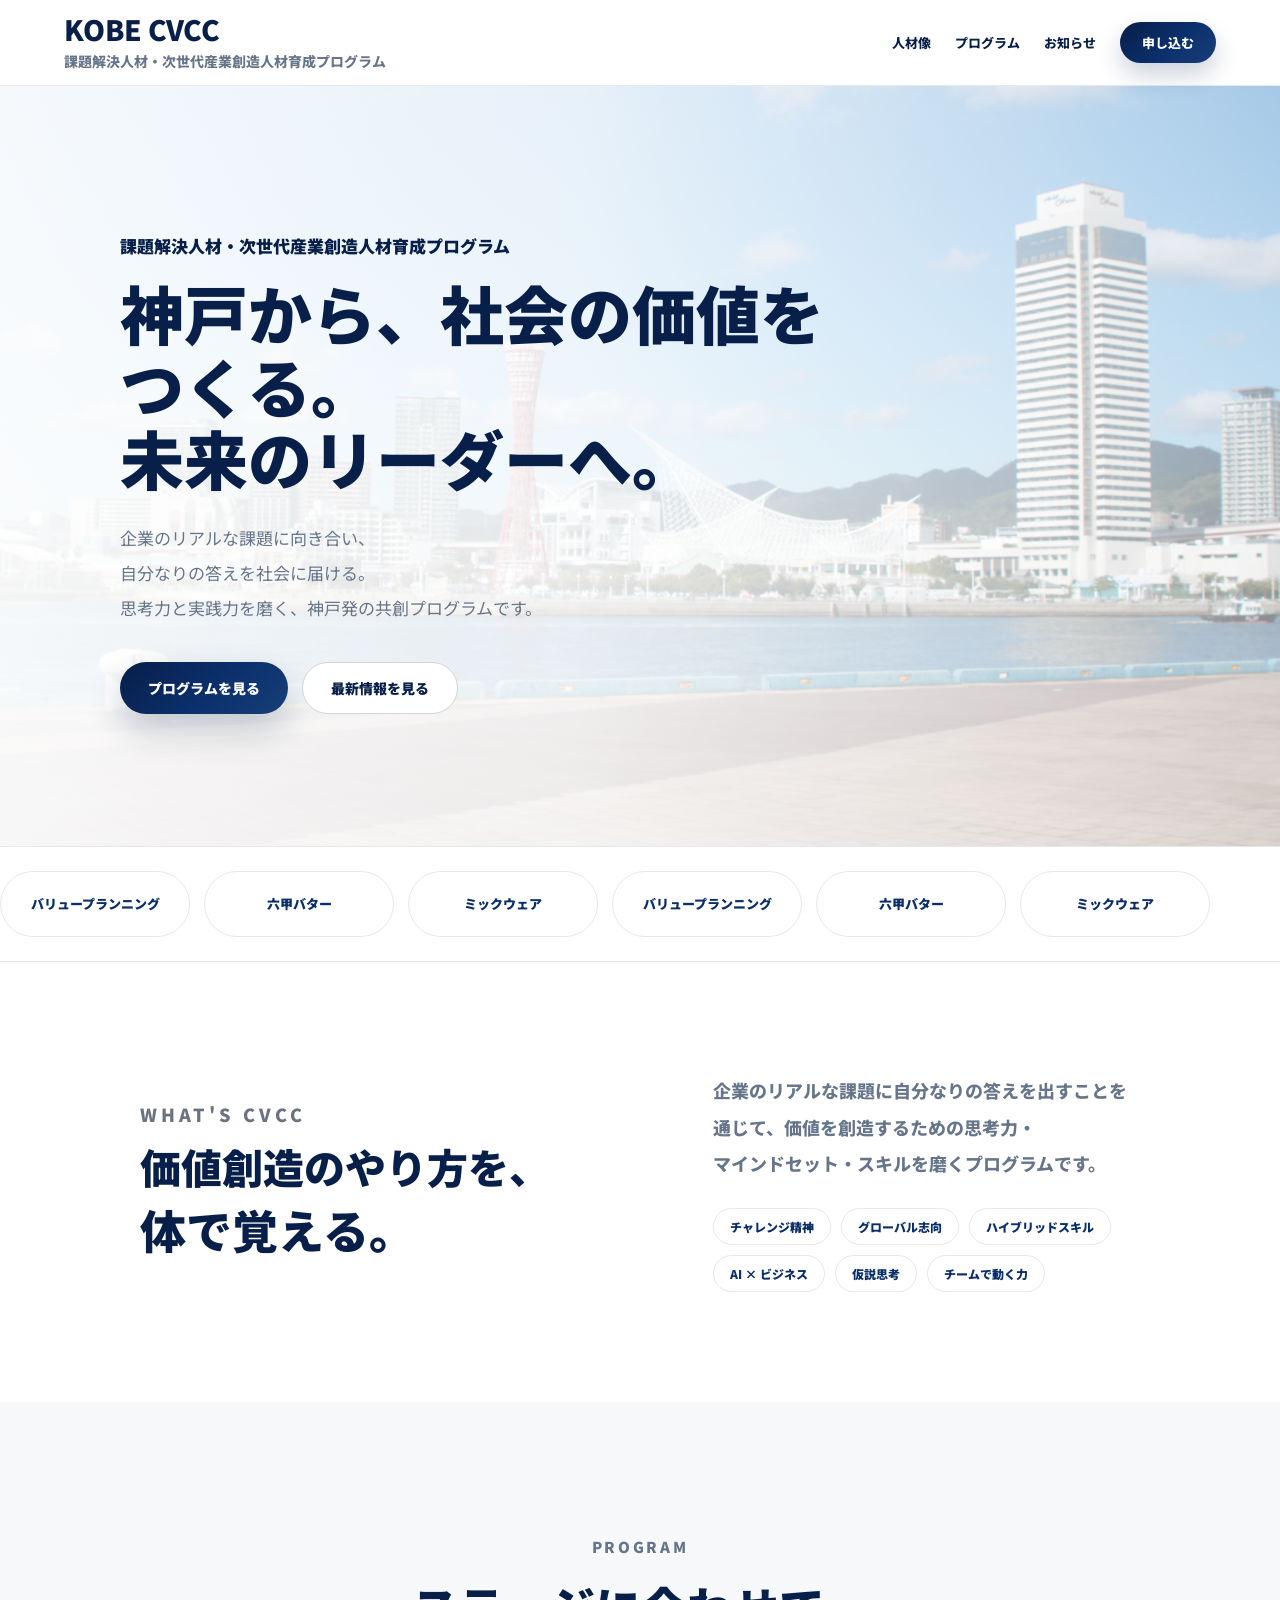
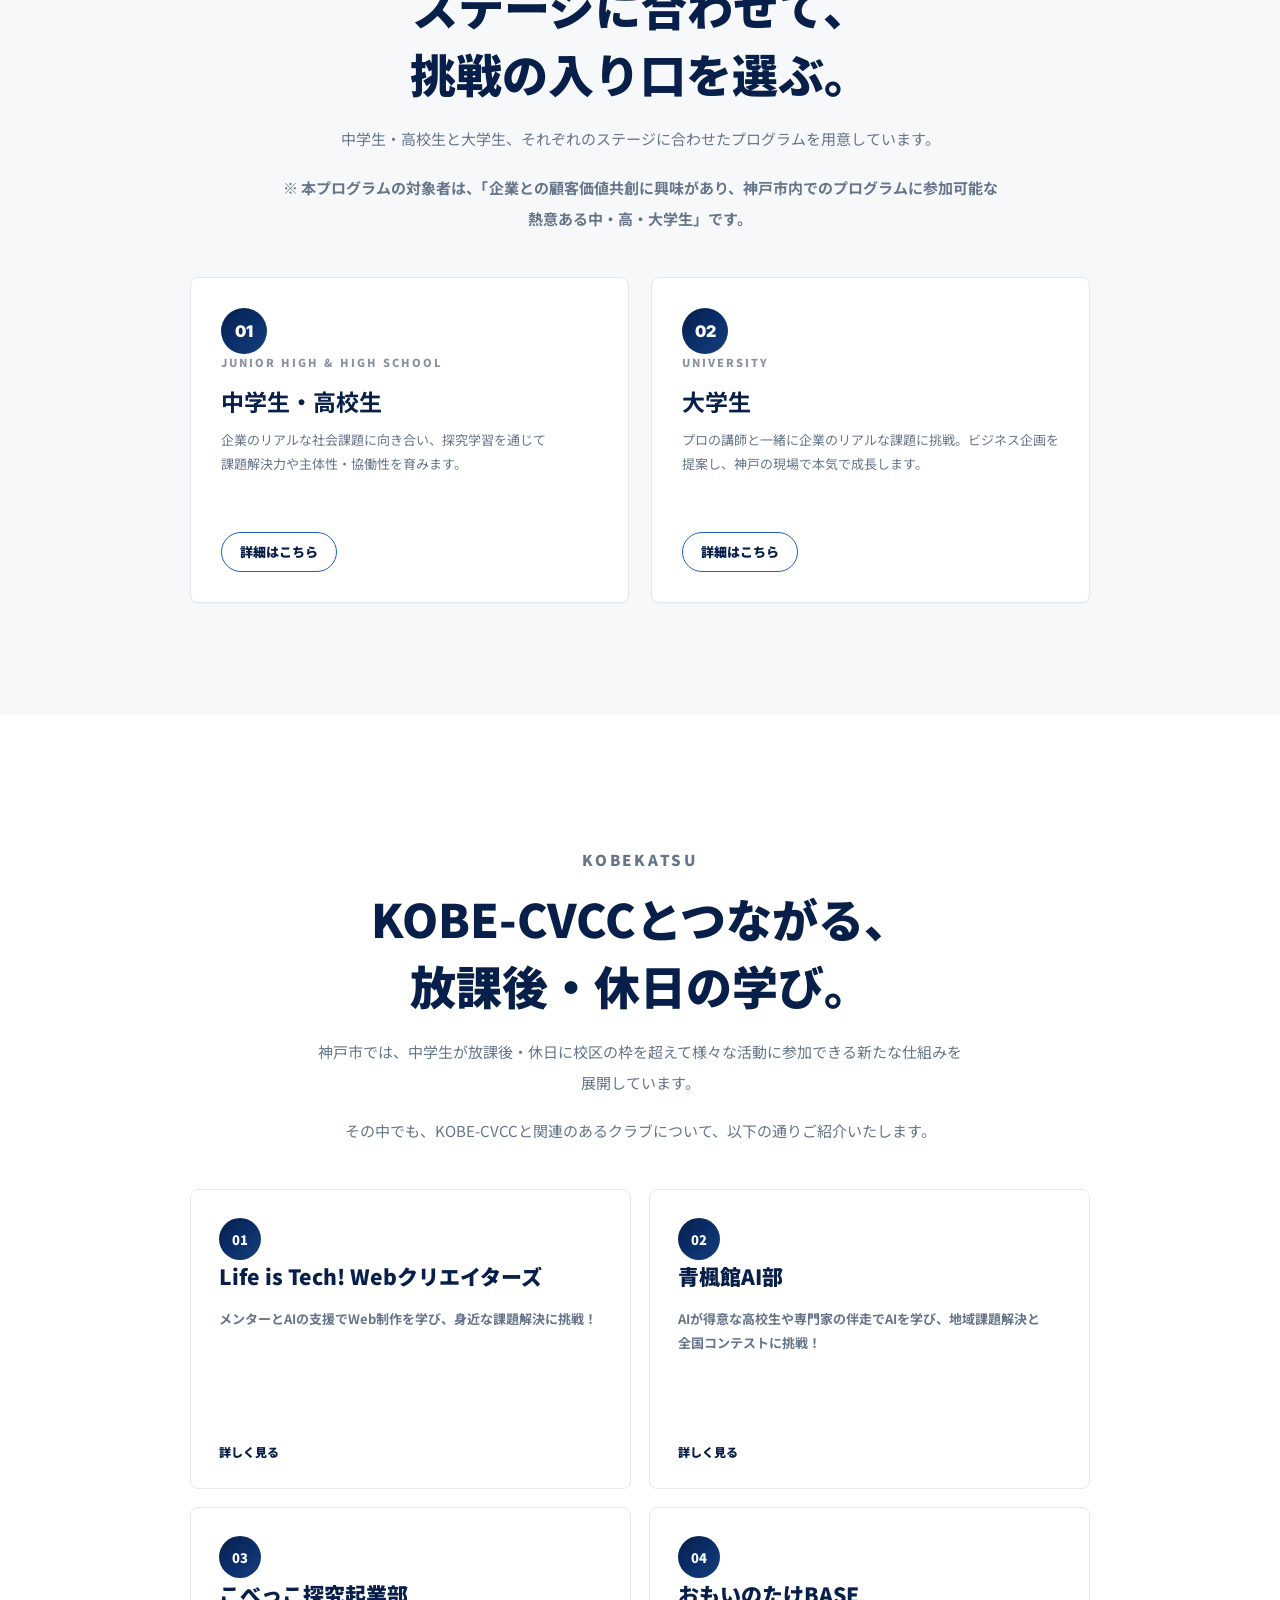
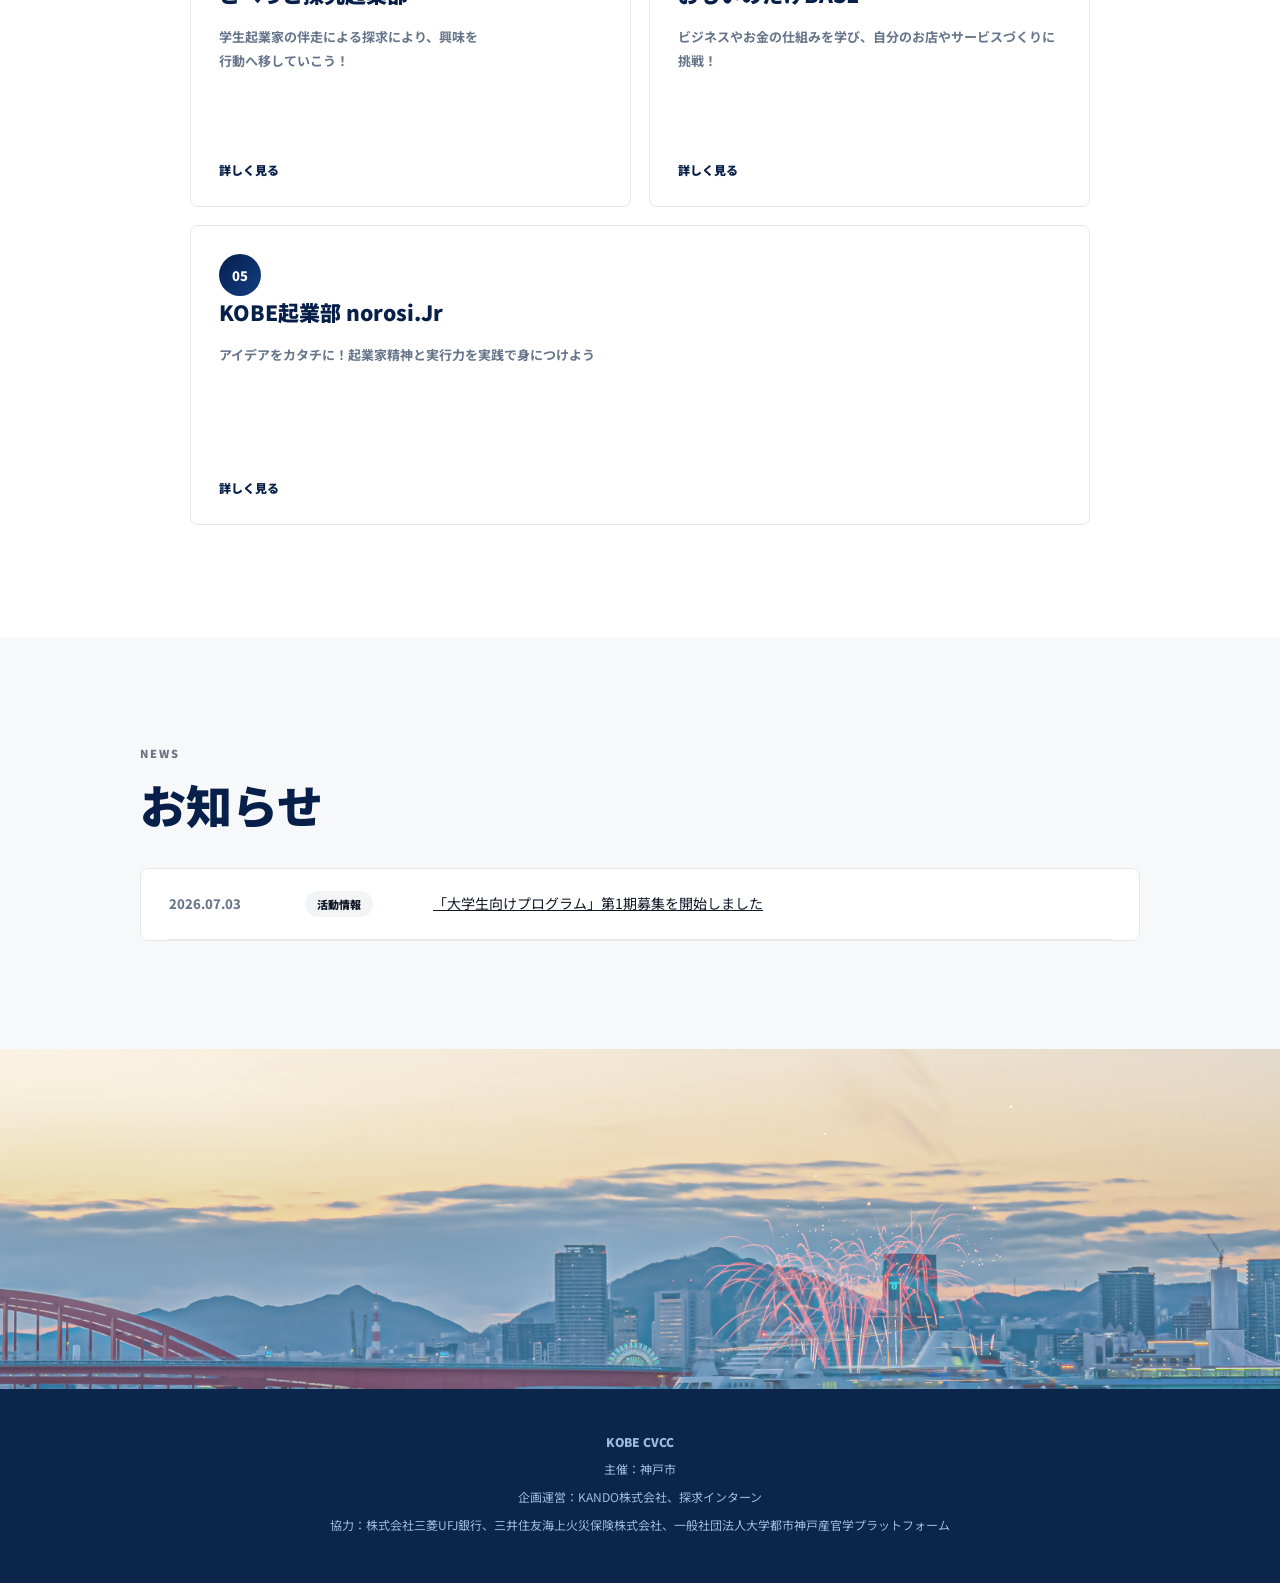
==== commit 37099d03: "中高生カード:準備中→詳細はこちら(tankyu.htmlへリンク)" ====
--- a/index.html
+++ b/index.html
@@ -106,7 +106,7 @@
             <p class="program-kicker">Junior High &amp; High School</p>
             <h3>中学生・高校生</h3>
             <p>企業のリアルな社会課題に向き合い、探究学習を通じて課題解決力や主体性・協働性を育みます。</p>
-            <div class="program-disabled">準備中</div>
+            <a href="tankyu.html">詳細はこちら</a>
           </article>
           <article class="program-card fade-up">
             <span>02</span>
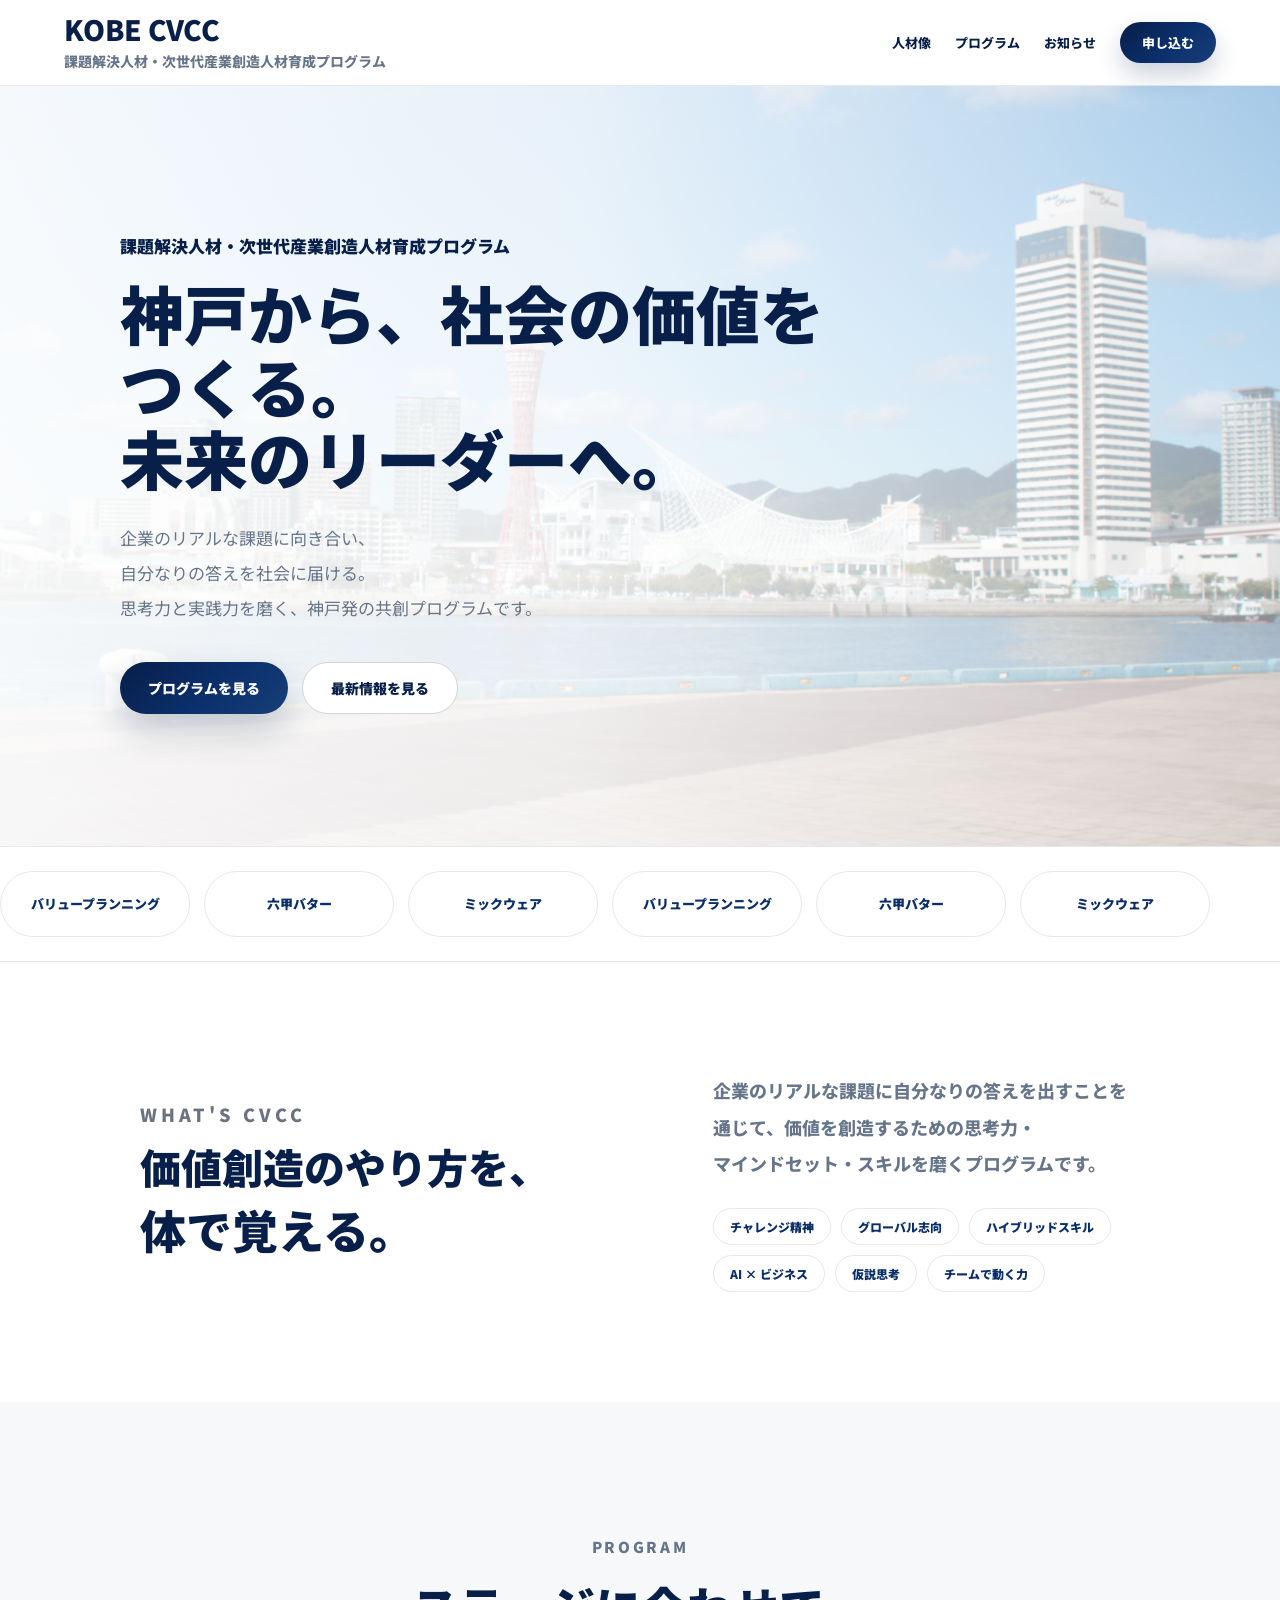
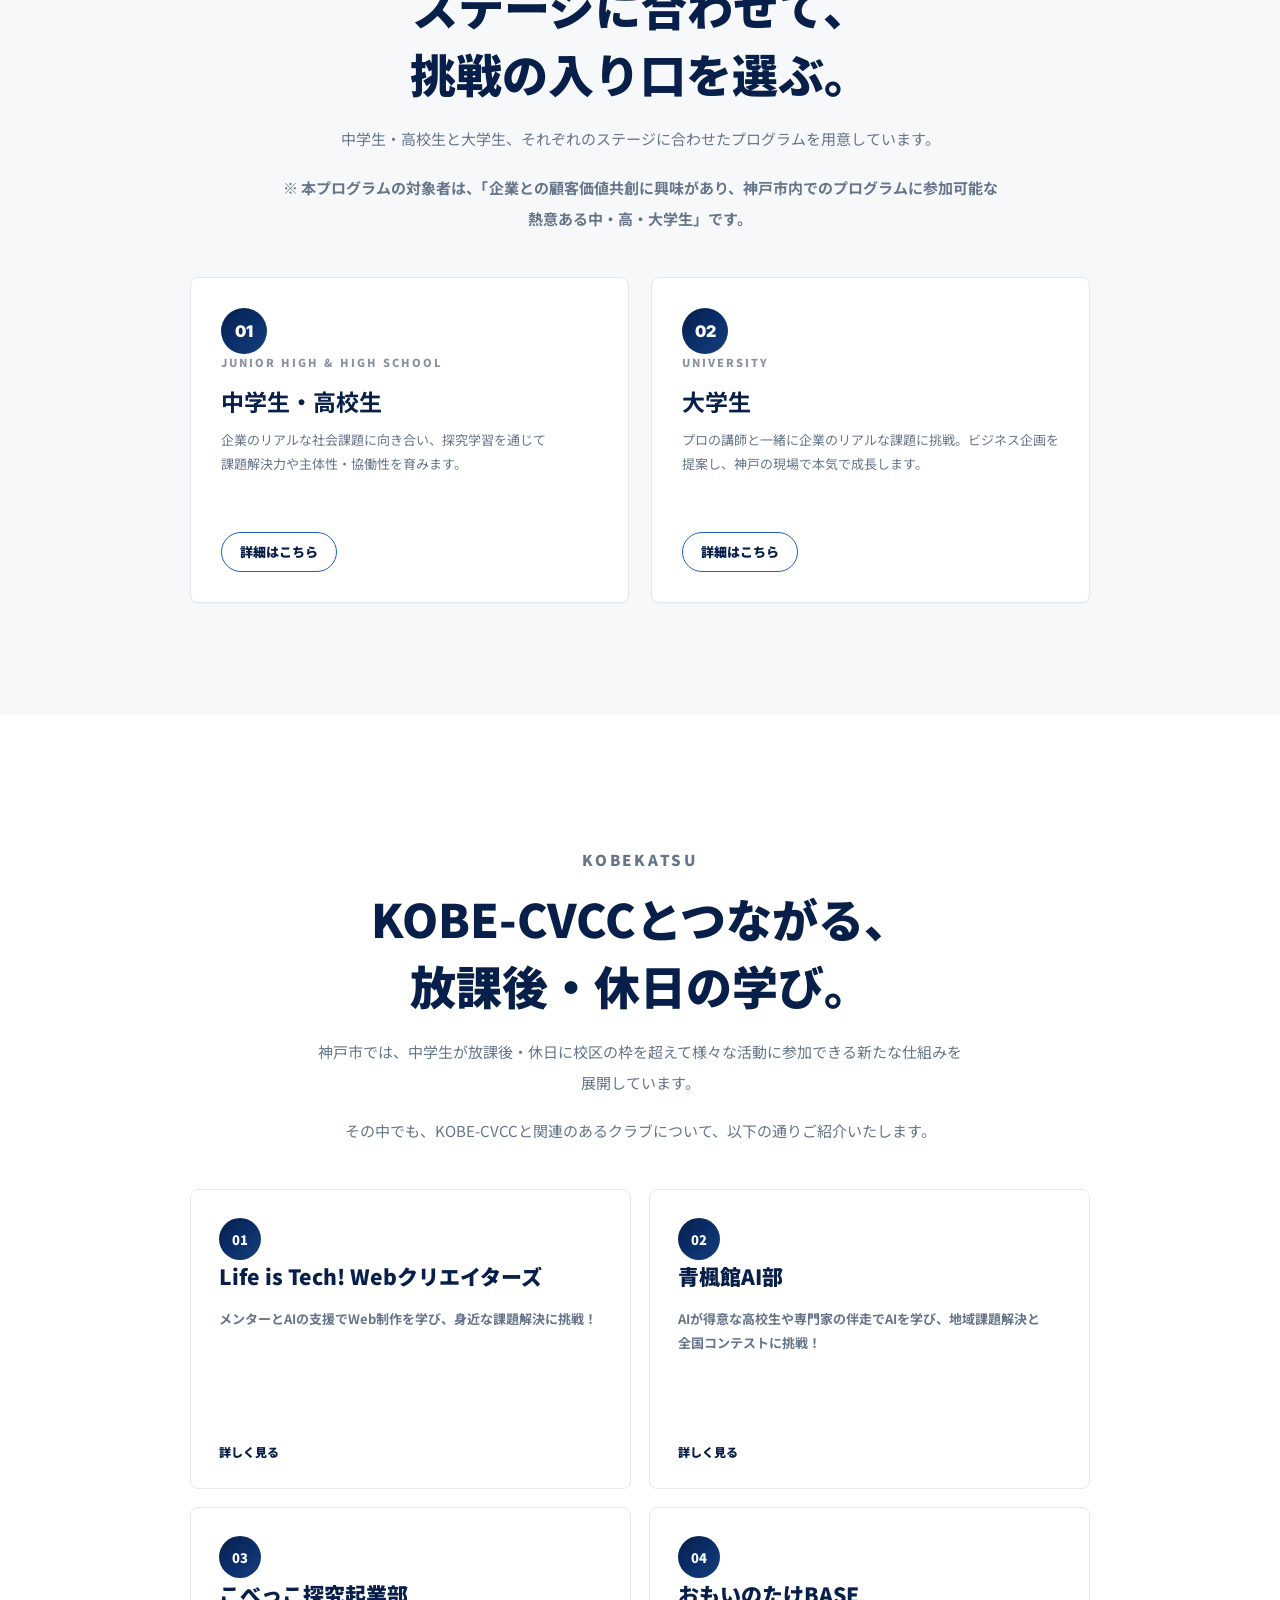
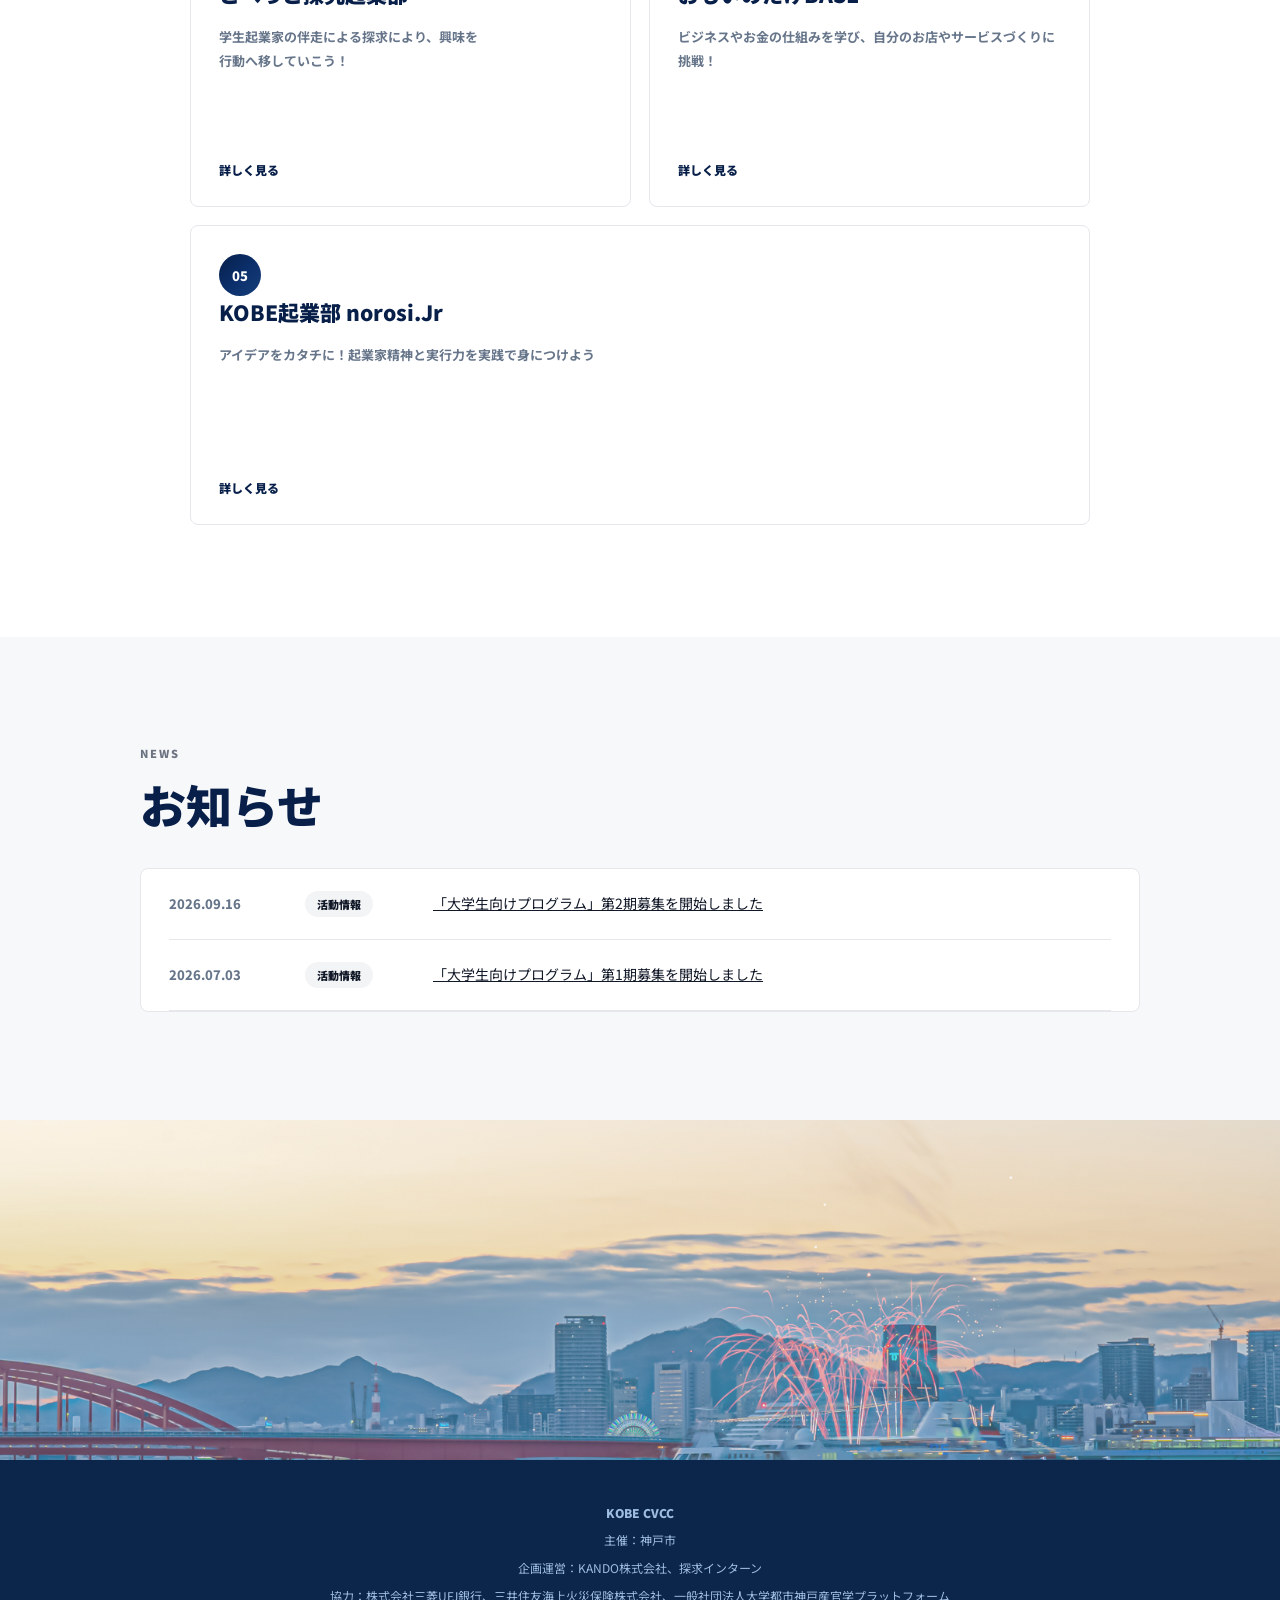
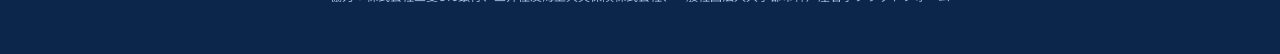
==== commit ce72e490: "お知らせ更新（第2期募集）とprogram.htmlの申込リンク変更" ====
--- a/index.html
+++ b/index.html
@@ -180,6 +180,11 @@
 
         <div class="news-list fade-up">
           <article class="news-row">
+            <time datetime="2026-09-16">2026.09.16</time>
+            <span class="news-tag activity">活動情報</span>
+            <p><a href="20260916_kobe-cvcc_bosyuyoko2.pdf" target="_blank" rel="noreferrer">「大学生向けプログラム」第2期募集を開始しました</a></p>
+          </article>
+          <article class="news-row">
             <time datetime="2026-07-03">2026.07.03</time>
             <span class="news-tag activity">活動情報</span>
             <p><a href="20260703_kobe-cvcc_bosyuyoko.pdf" target="_blank" rel="noreferrer">「大学生向けプログラム」第1期募集を開始しました</a></p>
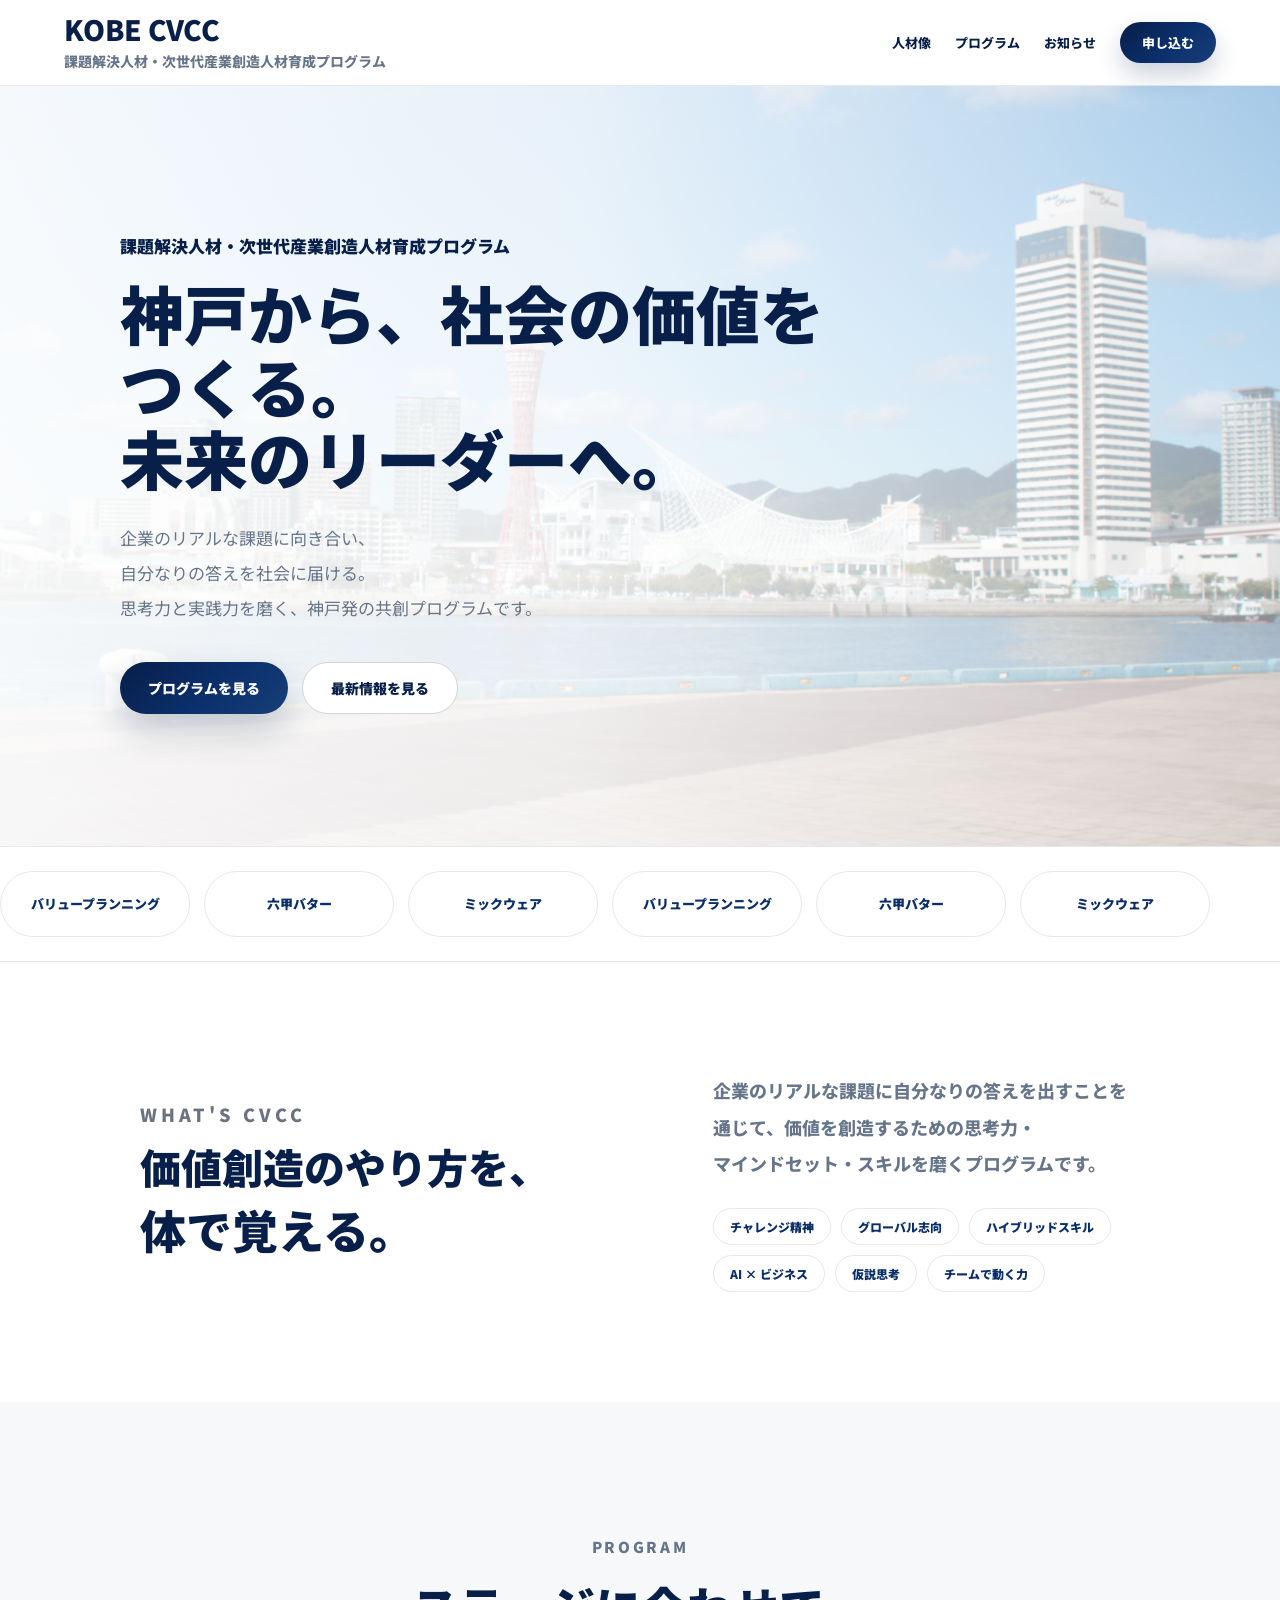
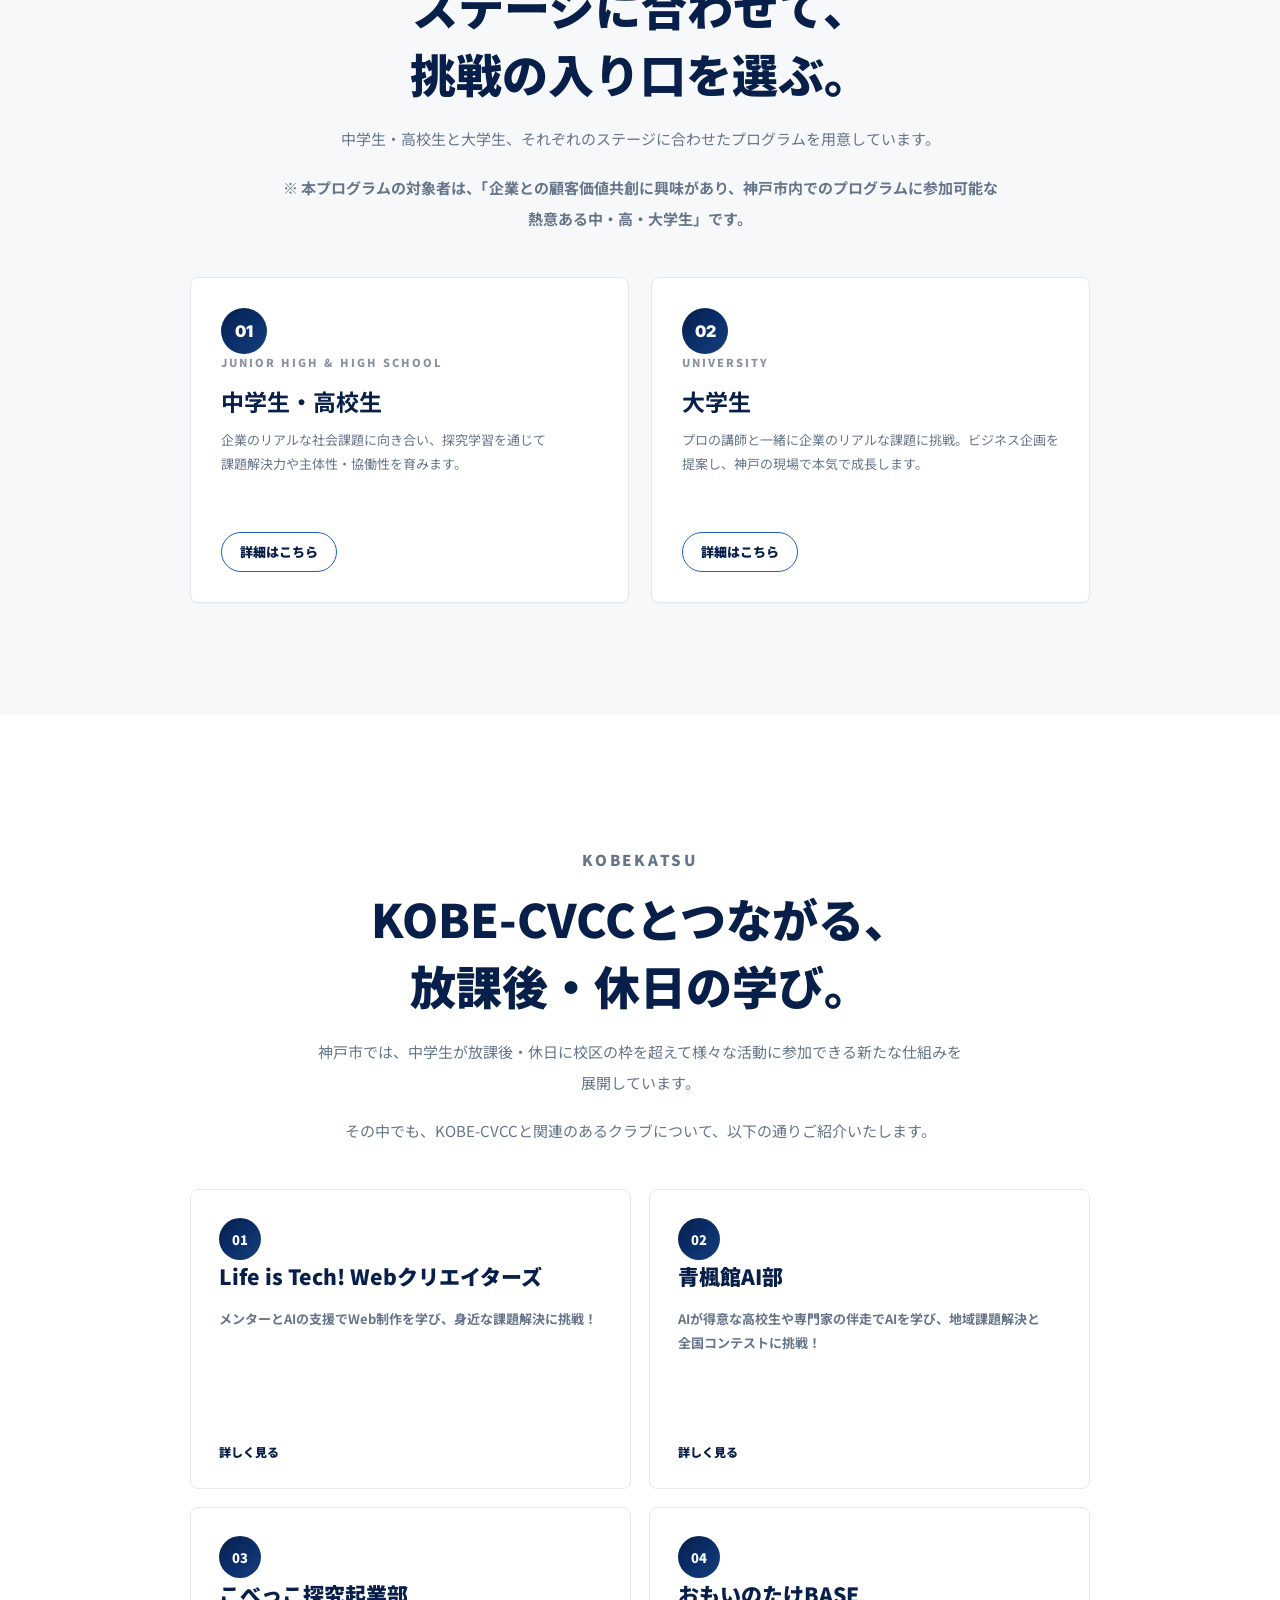
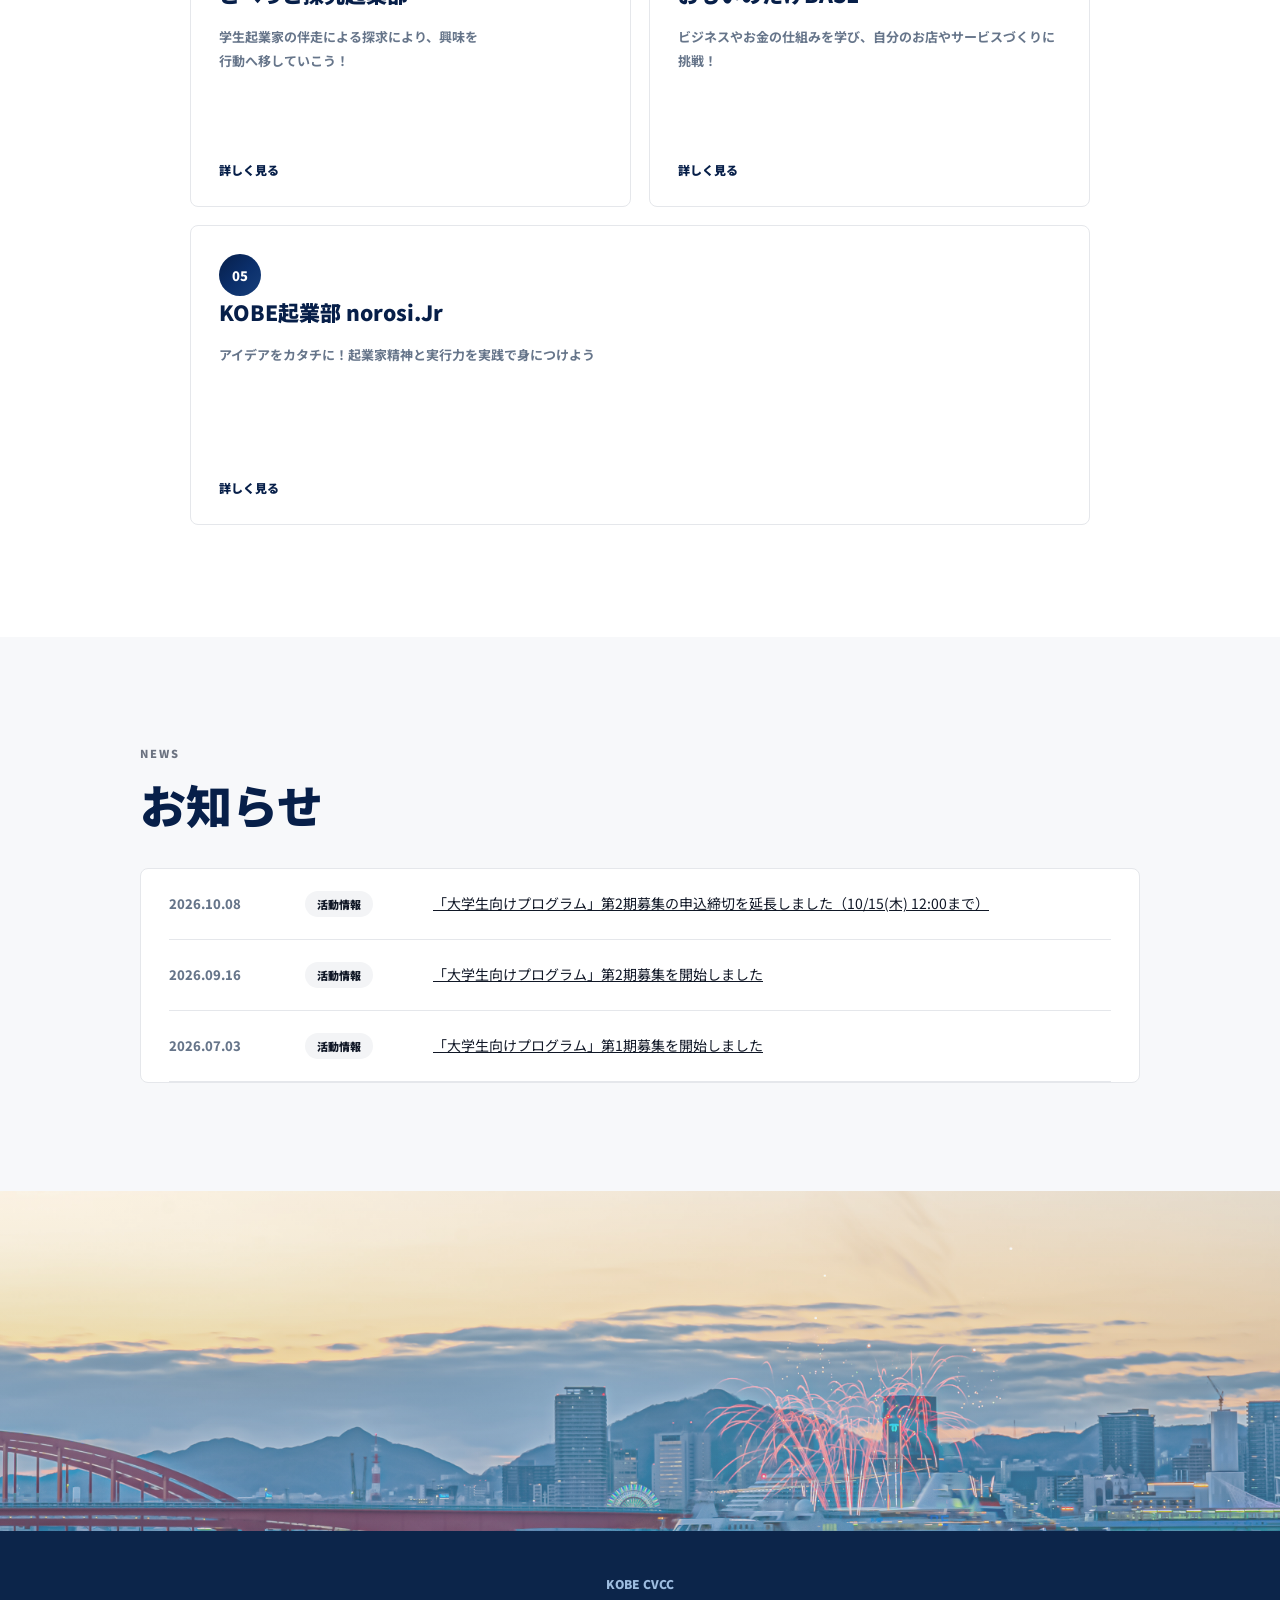
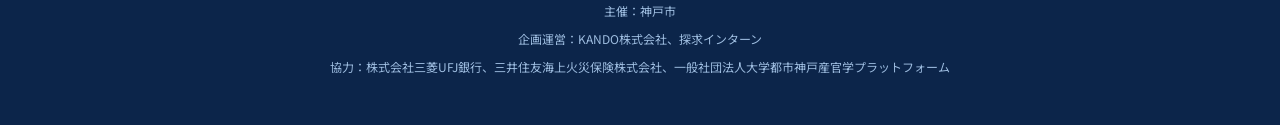
==== commit ca357616: "お知らせ更新（第2期募集の申込締切を延長）" ====
--- a/index.html
+++ b/index.html
@@ -180,9 +180,14 @@
 
         <div class="news-list fade-up">
           <article class="news-row">
+            <time datetime="2026-10-08">2026.10.08</time>
+            <span class="news-tag activity">活動情報</span>
+            <p><a href="20261008_kobe-cvcc_bosyuyoko2.pdf" target="_blank" rel="noreferrer">「大学生向けプログラム」第2期募集の申込締切を延長しました（10/15(木) 12:00まで）</a></p>
+          </article>
+          <article class="news-row">
             <time datetime="2026-09-16">2026.09.16</time>
             <span class="news-tag activity">活動情報</span>
-            <p><a href="20260916_kobe-cvcc_bosyuyoko2.pdf" target="_blank" rel="noreferrer">「大学生向けプログラム」第2期募集を開始しました</a></p>
+            <p><a href="20261008_kobe-cvcc_bosyuyoko2.pdf" target="_blank" rel="noreferrer">「大学生向けプログラム」第2期募集を開始しました</a></p>
           </article>
           <article class="news-row">
             <time datetime="2026-07-03">2026.07.03</time>
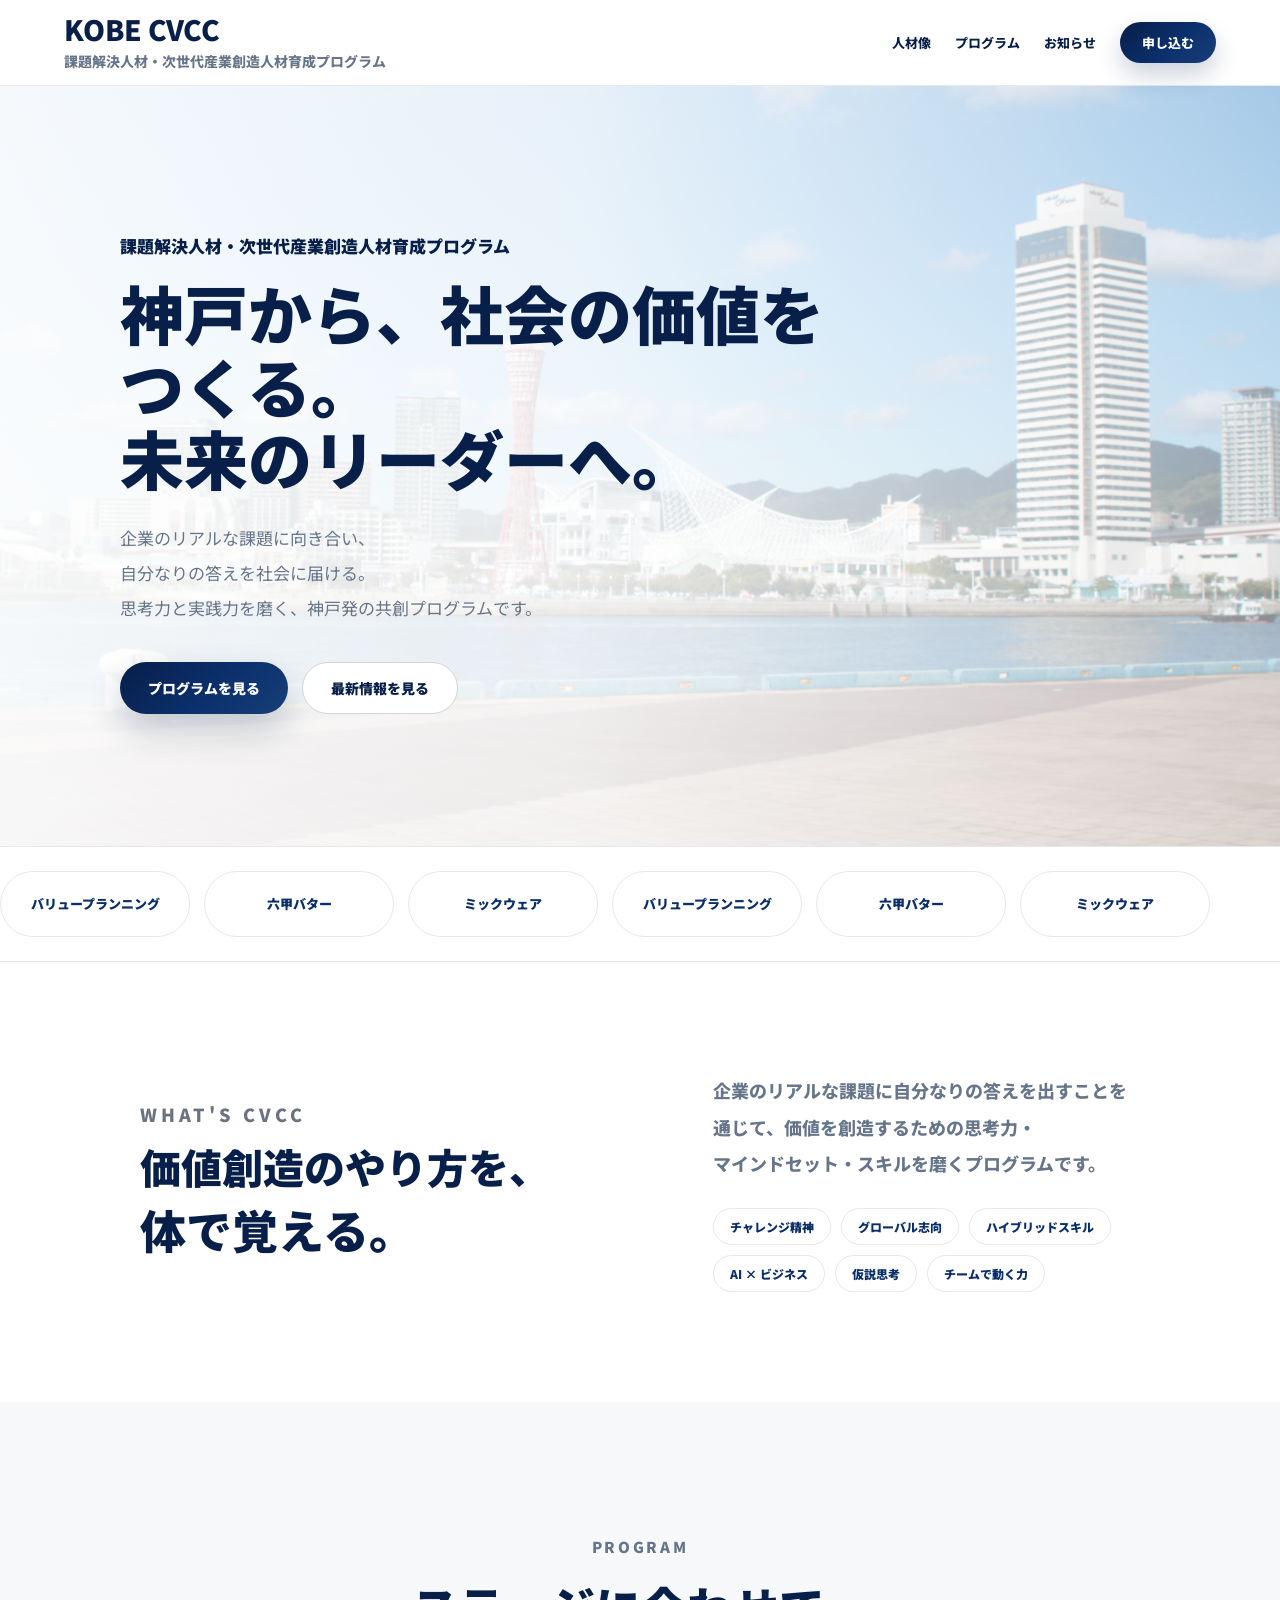
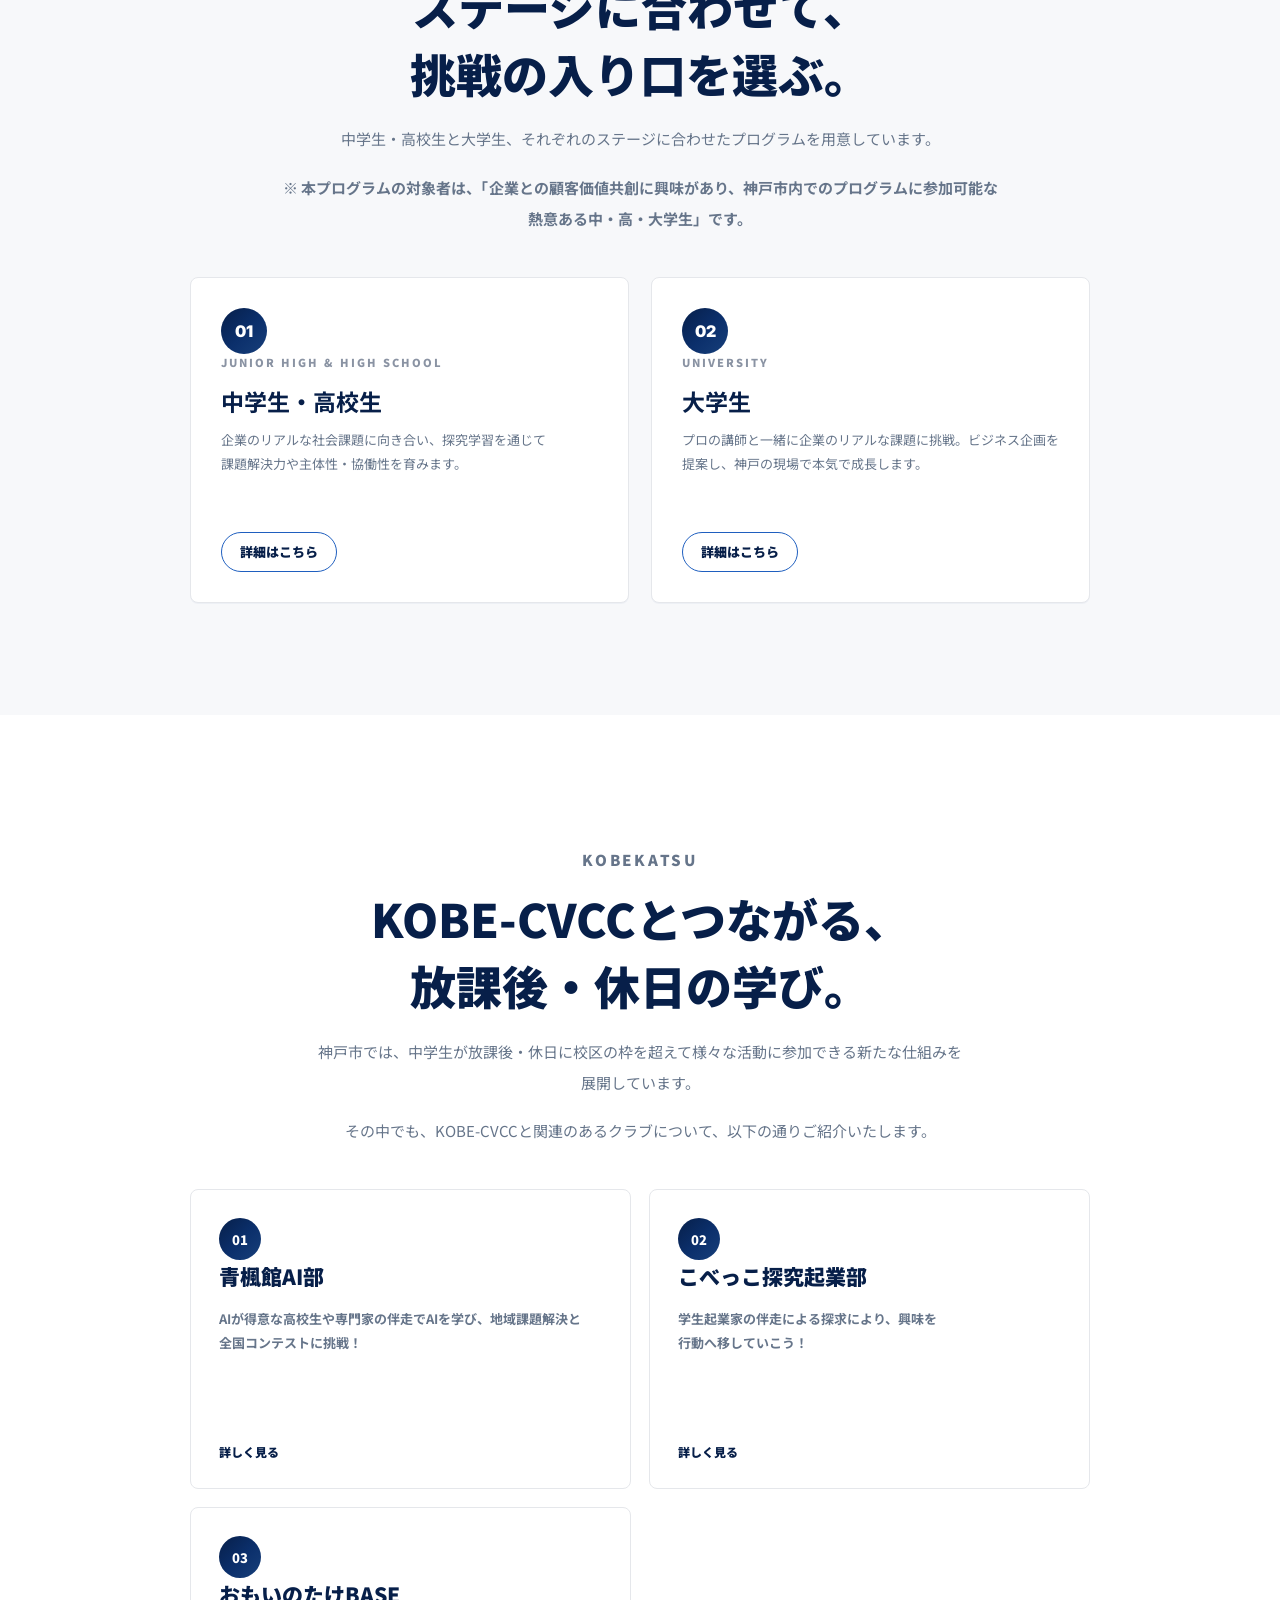
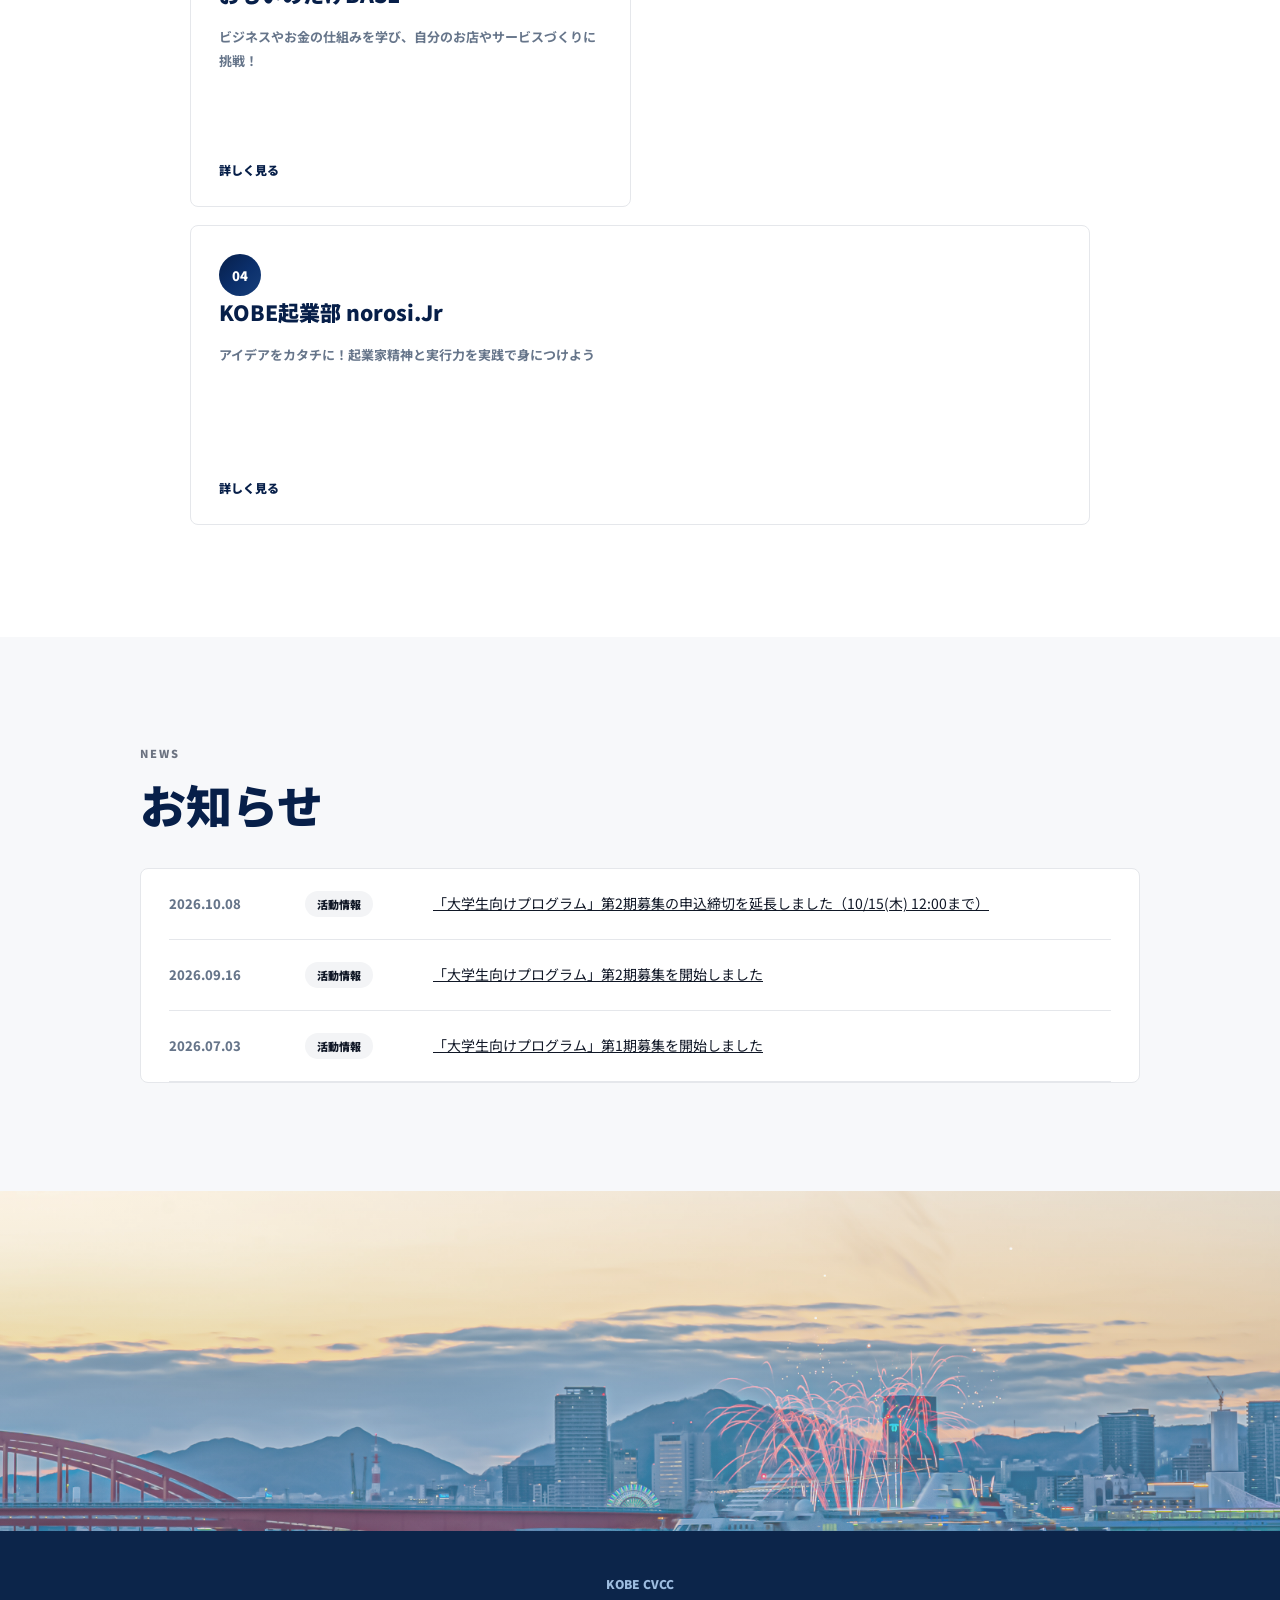
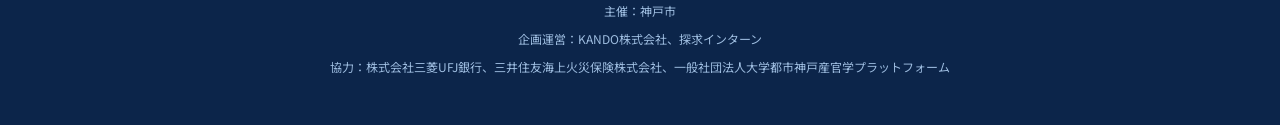
==== commit b16b0c5d: "KOBEKATSUセクションから「Life is Tech! Webクリエイターズ」を削除し、番号を振り直し" ====
--- a/index.html
+++ b/index.html
@@ -136,32 +136,26 @@
         </div>
     
         <div class="kobekatsu-grid fade-up">
-          <a class="kobekatsu-card" href="https://kobe-katsu.smartkobe-portal.com/clubs/011150/" target="_blank" rel="noreferrer">
+          <a class="kobekatsu-card" href="https://kobe-katsu.smartkobe-portal.com/clubs/009230/" target="_blank" rel="noreferrer">
             <span class="kobekatsu-num">01</span>
-            <h3>Life is Tech! Webクリエイターズ</h3>
-            <p>メンターとAIの支援でWeb制作を学び、身近な課題解決に挑戦！</p>
-          </a>
-    
-          <a class="kobekatsu-card" href="https://kobe-katsu.smartkobe-portal.com/clubs/009230/" target="_blank" rel="noreferrer">
-            <span class="kobekatsu-num">02</span>
             <h3>青楓館AI部</h3>
             <p>AIが得意な高校生や専門家の伴走でAIを学び、地域課題解決と全国コンテストに挑戦！</p>
           </a>
     
           <a class="kobekatsu-card" href="https://kobe-katsu.smartkobe-portal.com/clubs/013430/" target="_blank" rel="noreferrer">
-            <span class="kobekatsu-num">03</span>
+            <span class="kobekatsu-num">02</span>
             <h3>こべっこ探究起業部</h3>
             <p>学生起業家の伴走による探求により、興味を行動へ移していこう！</p>
           </a>
     
           <a class="kobekatsu-card" href="https://kobe-katsu.smartkobe-portal.com/clubs/011980/" target="_blank" rel="noreferrer">
-            <span class="kobekatsu-num">04</span>
+            <span class="kobekatsu-num">03</span>
             <h3>おもいのたけBASE</h3>
             <p>ビジネスやお金の仕組みを学び、自分のお店やサービスづくりに挑戦！</p>
           </a>
     
           <a class="kobekatsu-card" href="https://kobe-katsu.smartkobe-portal.com/clubs/006690/" target="_blank" rel="noreferrer">
-            <span class="kobekatsu-num">05</span>
+            <span class="kobekatsu-num">04</span>
             <h3>KOBE起業部 norosi.Jr</h3>
             <p>アイデアをカタチに！起業家精神と実行力を実践で身につけよう</p>
           </a>
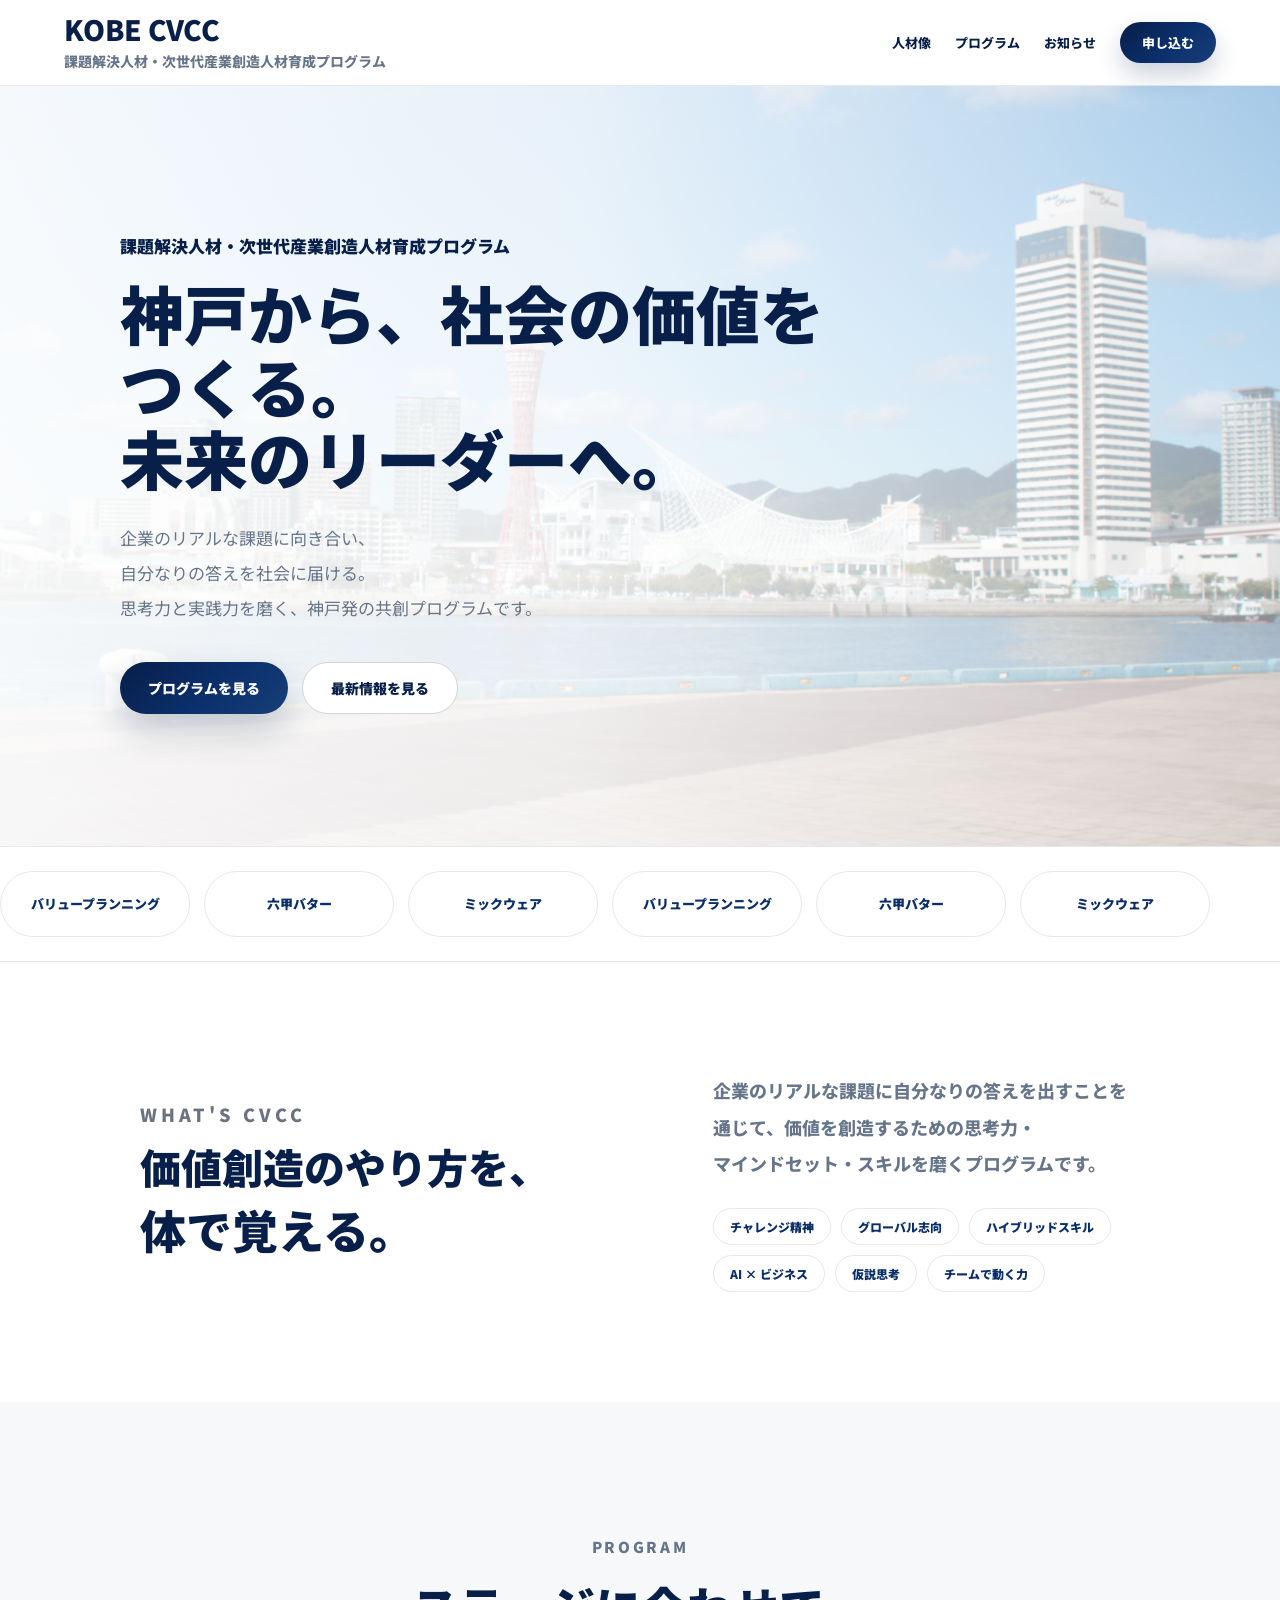
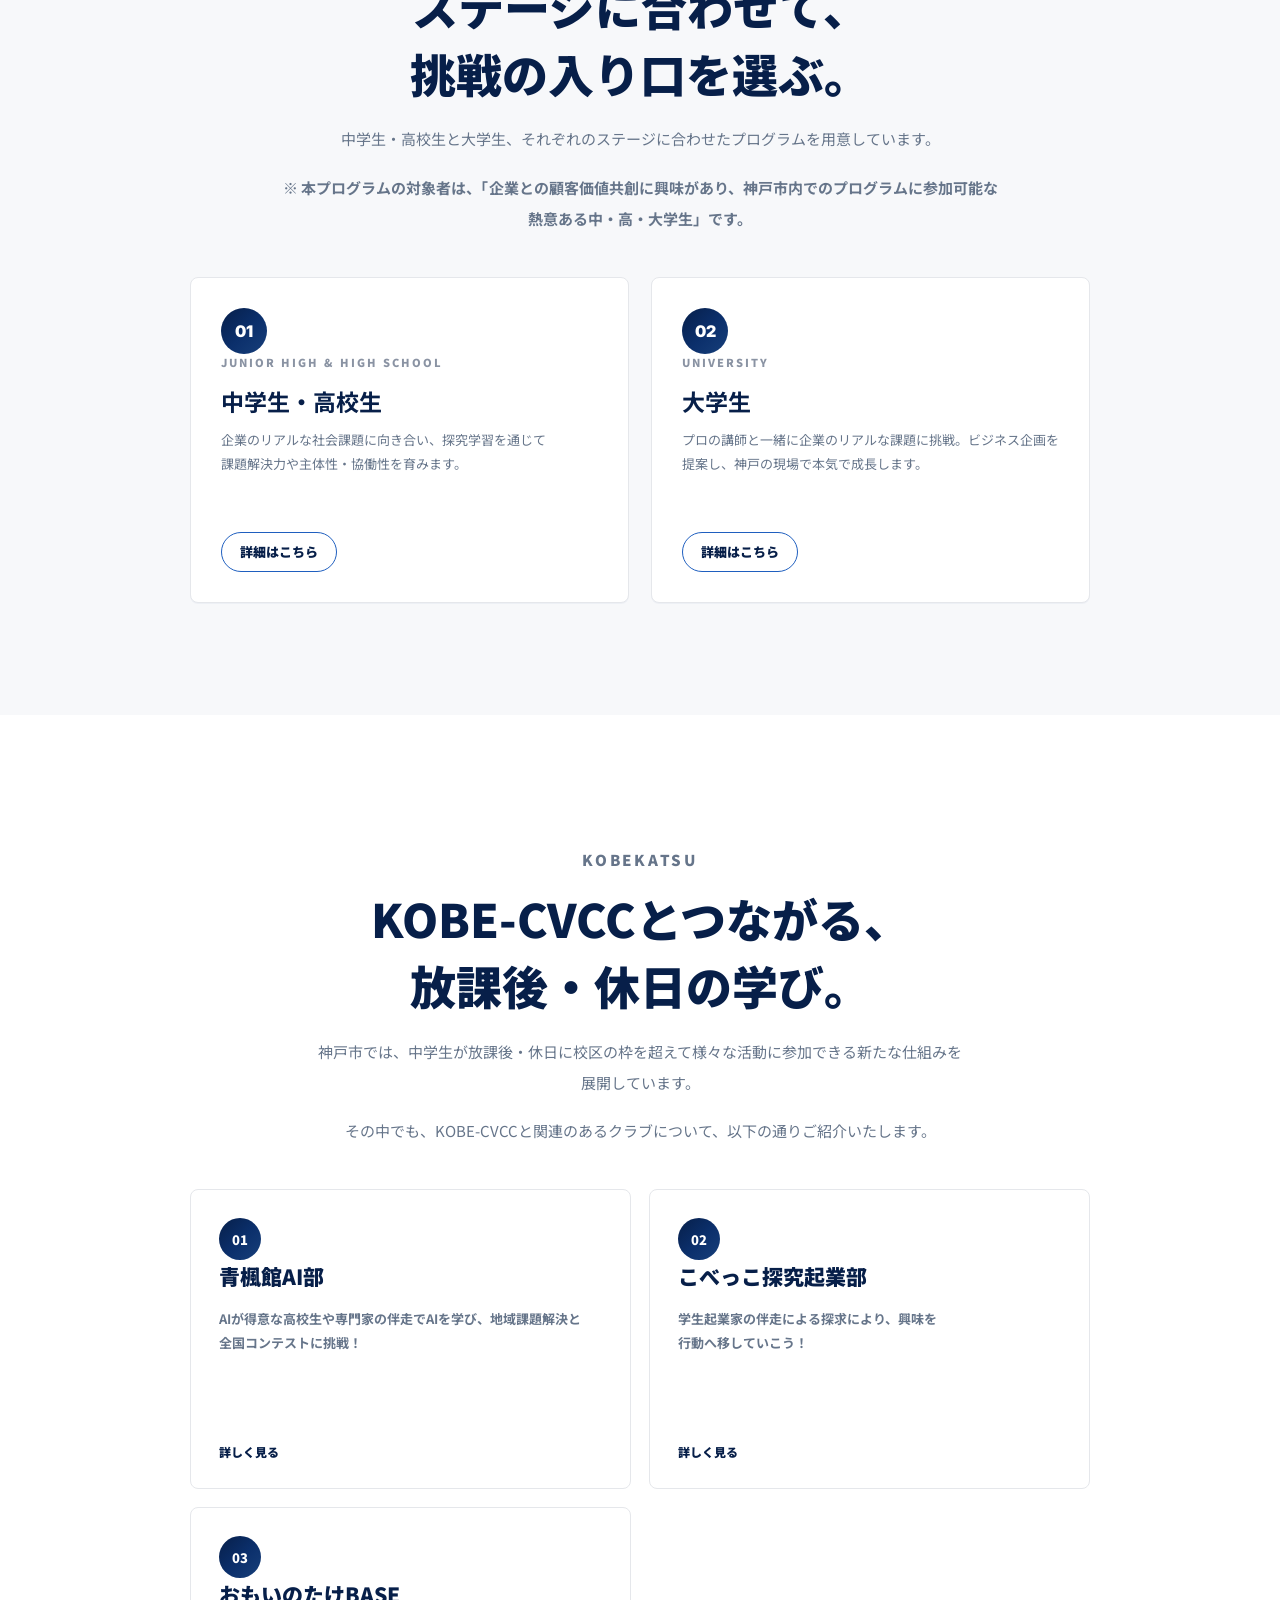
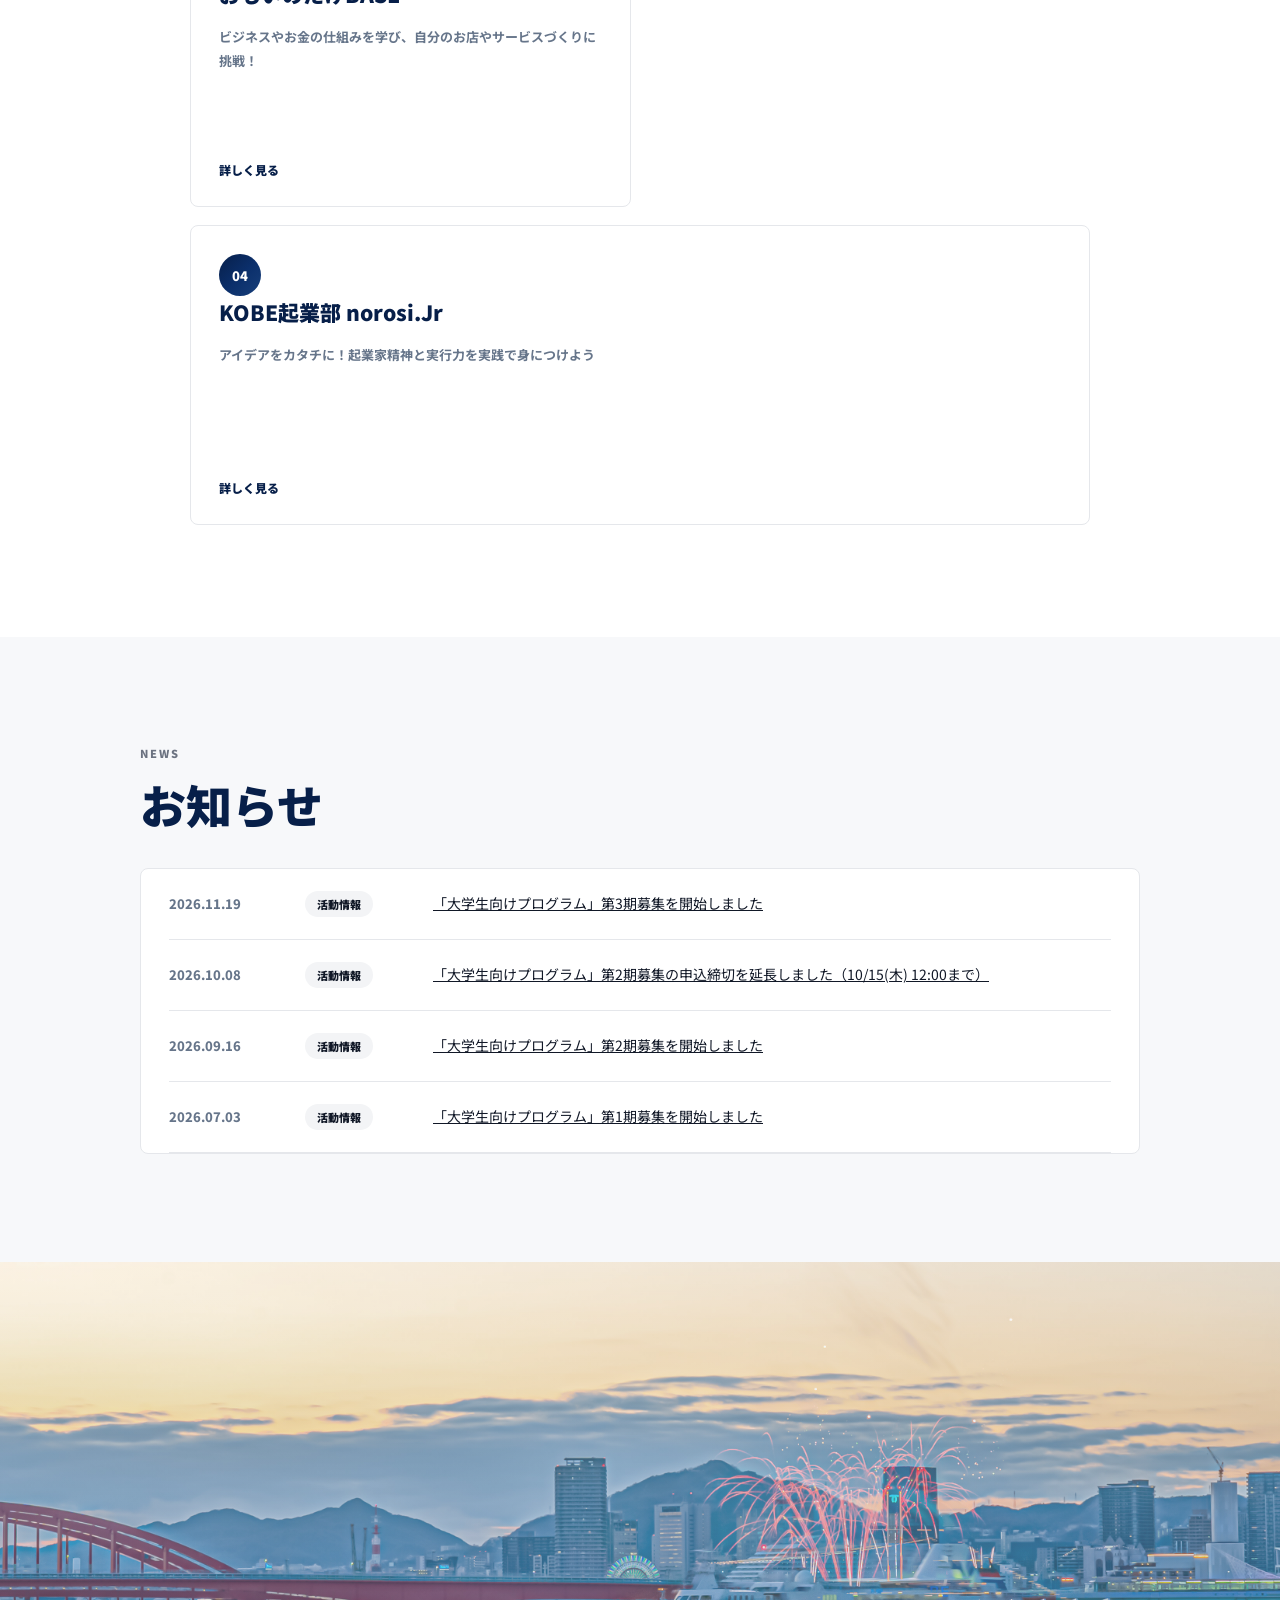
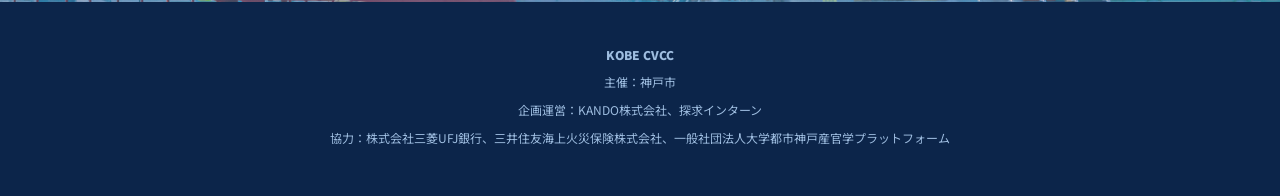
==== commit 90c13d73: "お知らせ更新（第3期募集を開始）" ====
--- a/index.html
+++ b/index.html
@@ -174,6 +174,11 @@
 
         <div class="news-list fade-up">
           <article class="news-row">
+            <time datetime="2026-11-19">2026.11.19</time>
+            <span class="news-tag activity">活動情報</span>
+            <p><a href="20261119_kobe-cvcc_bosyuyoko3.pdf" target="_blank" rel="noreferrer">「大学生向けプログラム」第3期募集を開始しました</a></p>
+          </article>
+          <article class="news-row">
             <time datetime="2026-10-08">2026.10.08</time>
             <span class="news-tag activity">活動情報</span>
             <p><a href="20261008_kobe-cvcc_bosyuyoko2.pdf" target="_blank" rel="noreferrer">「大学生向けプログラム」第2期募集の申込締切を延長しました（10/15(木) 12:00まで）</a></p>
